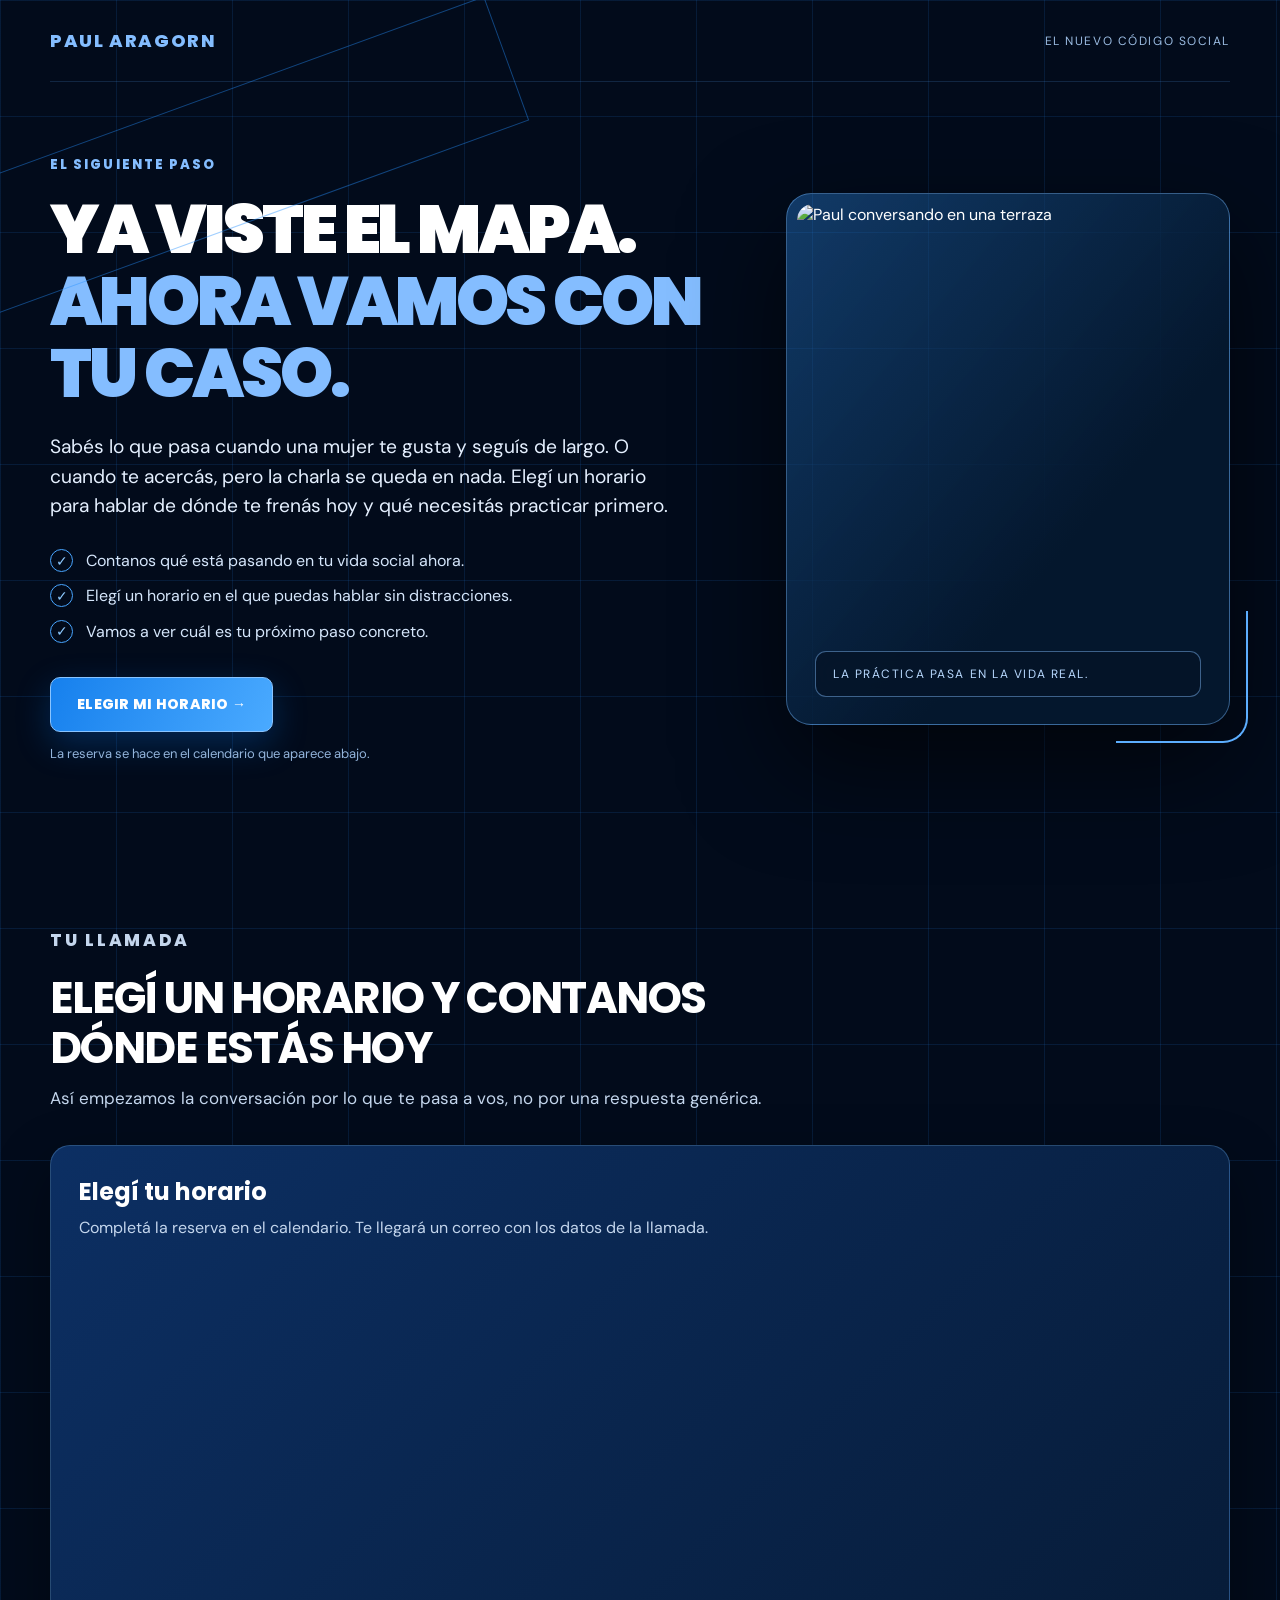
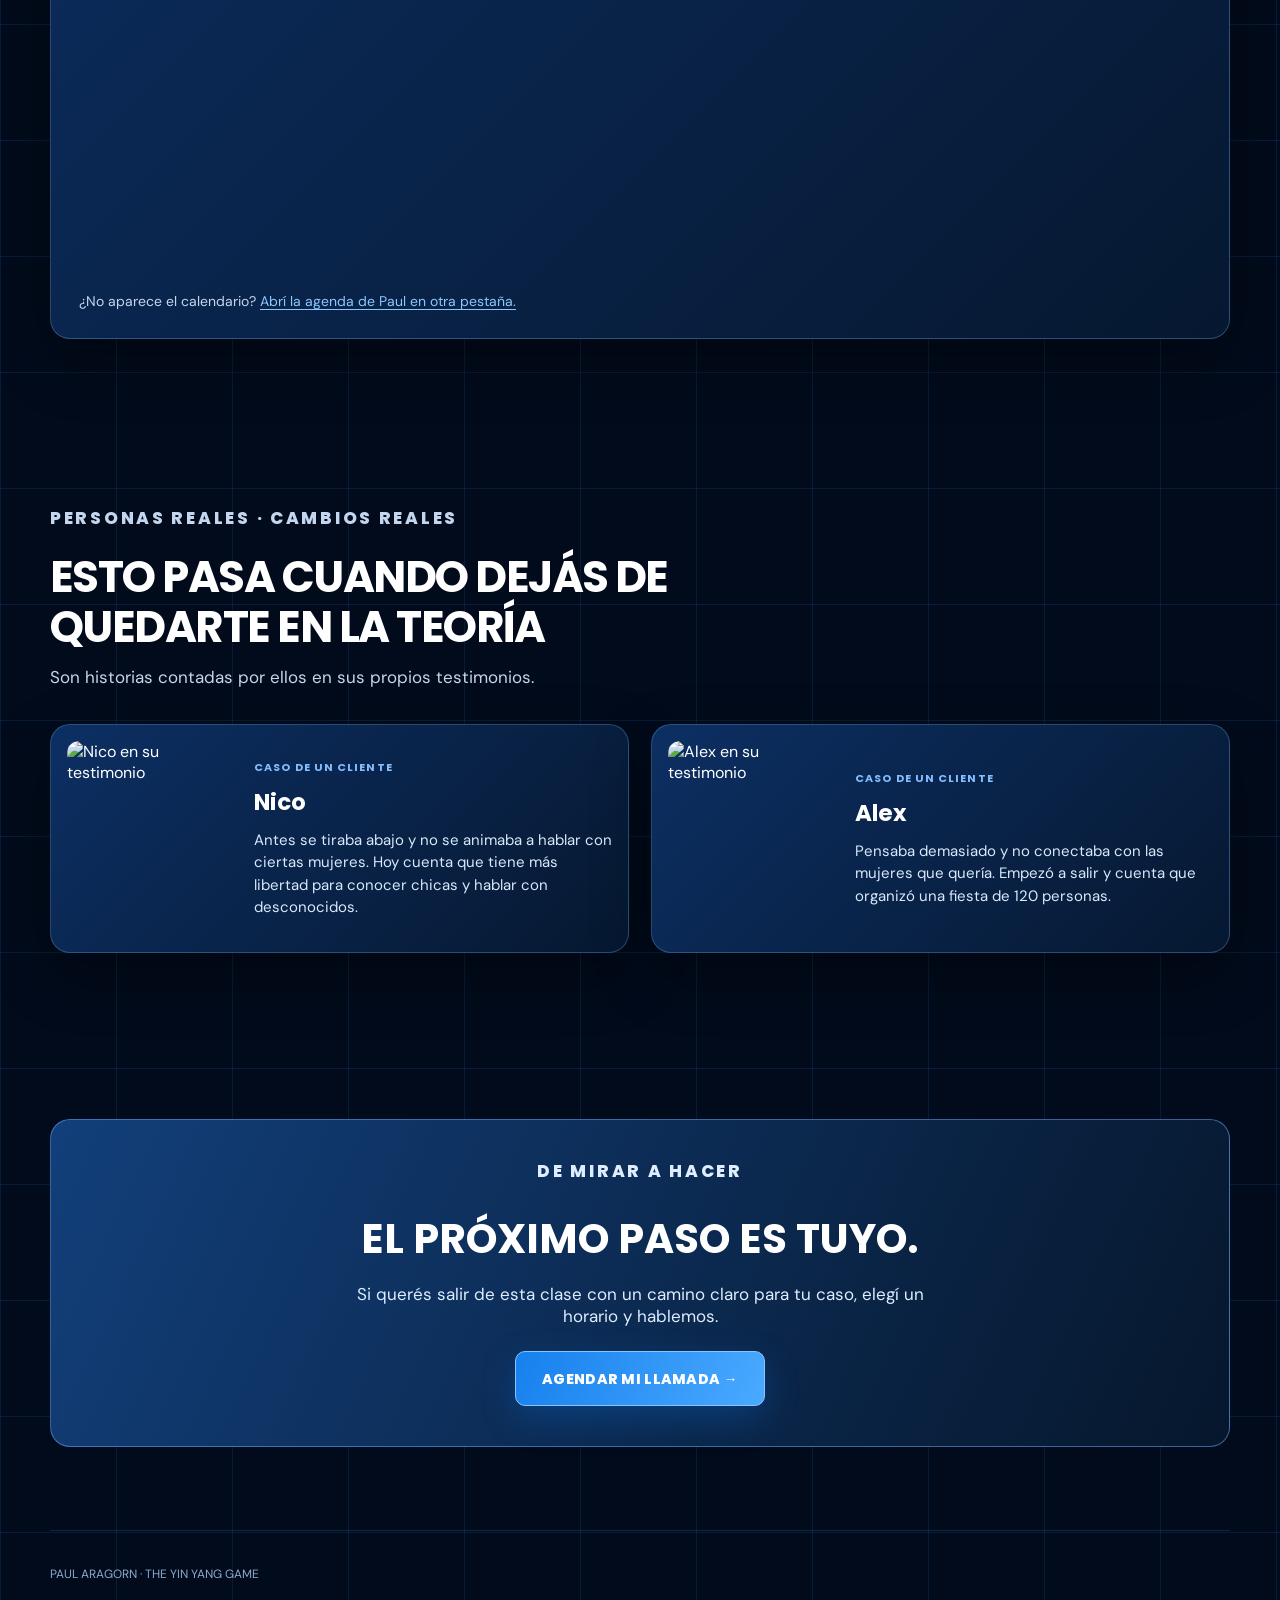
==== index.html @ 718f7911 "Point webinar agenda to dedicated iClosed event" ====
<!doctype html>
<html lang="es-AR">
<head><meta charset="utf-8"><meta name="viewport" content="width=device-width, initial-scale=1"><title>Agendá tu llamada | Paul Aragorn</title><meta name="description" content="Elegí un horario para hablar sobre tu situación después de la clase de Paul Aragorn."><link rel="stylesheet" href="./styles.css"></head>
<body><div class="page grid">
  <header class="top shell"><a class="brand" href="#inicio">PAUL ARAGORN</a><span class="top-note">El nuevo código social</span></header>
  <main id="inicio">
    <section class="hero shell"><div class="hero-grid">
      <div><p class="eyebrow">El siguiente paso</p><h1>YA VISTE EL MAPA.<br><span class="accent">AHORA VAMOS CON TU CASO.</span></h1><p class="lead">Sabés lo que pasa cuando una mujer te gusta y seguís de largo. O cuando te acercás, pero la charla se queda en nada. Elegí un horario para hablar de dónde te frenás hoy y qué necesitás practicar primero.</p><ul class="hero-list"><li><span class="tick">✓</span>Contanos qué está pasando en tu vida social ahora.</li><li><span class="tick">✓</span>Elegí un horario en el que puedas hablar sin distracciones.</li><li><span class="tick">✓</span>Vamos a ver cuál es tu próximo paso concreto.</li></ul><a class="button" href="#agenda">ELEGIR MI HORARIO →</a><p class="minor">La reserva se hace en el calendario que aparece abajo.</p></div>
      <div class="photo-wrap"><img src="https://assets.cdn.filesafe.space/DLOXYP9AL5wi0ZFnHXIV/media/6ae293b8d1d68437cf9537c8.jpg" alt="Paul conversando en una terraza"><div class="photo-caption">La práctica pasa en la vida real.</div></div>
    </div></section>
    <section class="section shell" id="agenda"><div class="section-heading"><p class="eyebrow">Tu llamada</p><h2>ELEGÍ UN HORARIO Y CONTANOS DÓNDE ESTÁS HOY</h2><p>Así empezamos la conversación por lo que te pasa a vos, no por una respuesta genérica.</p></div><div class="card booking"><h2>Elegí tu horario</h2><p>Completá la reserva en el calendario. Te llegará un correo con los datos de la llamada.</p><div class="iclosed-widget" data-url="https://app.iclosed.io/e/yinyang/webinar-paul-09-11-2026-llamada-1-1" title="Llamada 1-1 de Consultoría" style="width:100%;height:620px"></div><p class="calendar-fallback">¿No aparece el calendario? <a href="https://app.iclosed.io/e/yinyang/webinar-paul-09-11-2026-llamada-1-1" target="_blank" rel="noopener noreferrer">Abrí la agenda de Paul en otra pestaña.</a></p></div></section>
    <section class="section shell"><div class="section-heading"><p class="eyebrow">Personas reales · cambios reales</p><h2>ESTO PASA CUANDO DEJÁS DE QUEDARTE EN LA TEORÍA</h2><p>Son historias contadas por ellos en sus propios testimonios.</p></div><div class="testimonials"><article class="card testimony"><img src="https://assets.cdn.filesafe.space/DLOXYP9AL5wi0ZFnHXIV/media/6ae293b836aa4a07e83b4810.png" alt="Nico en su testimonio"><div><small>Caso de un cliente</small><h3>Nico</h3><p>Antes se tiraba abajo y no se animaba a hablar con ciertas mujeres. Hoy cuenta que tiene más libertad para conocer chicas y hablar con desconocidos.</p></div></article><article class="card testimony"><img src="https://assets.cdn.filesafe.space/DLOXYP9AL5wi0ZFnHXIV/media/6ae293b8d1d68437cf9537d2.png" alt="Alex en su testimonio"><div><small>Caso de un cliente</small><h3>Alex</h3><p>Pensaba demasiado y no conectaba con las mujeres que quería. Empezó a salir y cuenta que organizó una fiesta de 120 personas.</p></div></article></div></section>
    <section class="section shell"><div class="closing"><p class="eyebrow">De mirar a hacer</p><h2>EL PRÓXIMO PASO ES TUYO.</h2><p>Si querés salir de esta clase con un camino claro para tu caso, elegí un horario y hablemos.</p><a class="button" href="#agenda">AGENDAR MI LLAMADA →</a></div></section>
  </main><footer class="footer shell">PAUL ARAGORN · THE YIN YANG GAME</footer>
</div><script type="text/javascript" src="https://app.iclosed.io/assets/widget.js" async></script></body></html>
---- styles.css ----
@import url('https://fonts.googleapis.com/css2?family=DM+Sans:wght@400;500;600;700&family=Poppins:wght@500;600;700;800;900&display=swap');

:root{--night:#020b1b;--navy:#07172e;--card:#0a2348;--blue:#308fff;--ice:#84bdff;--white:#fff;--muted:#c4d6ed}
*{box-sizing:border-box}
html{scroll-behavior:smooth}
body{margin:0;background:var(--night);color:var(--white);font-family:'DM Sans',Arial,sans-serif}
a{color:inherit}
.page{min-height:100vh;overflow:hidden;background:radial-gradient(circle at 83% 14%,#10356d 0,transparent 34%),linear-gradient(140deg,#020a18 0%,#061c3c 58%,#020915 100%)}
.grid{background-image:linear-gradient(#268cff20 1px,transparent 1px),linear-gradient(90deg,#268cff20 1px,transparent 1px);background-size:116px 116px}
.shell{width:min(1180px,calc(100% - 40px));margin:auto}
.top{height:82px;display:flex;align-items:center;justify-content:space-between;border-bottom:1px solid #5aa9ff2c;position:relative;z-index:2}
.brand{font:800 18px/1 'Poppins',sans-serif;letter-spacing:.09em;color:var(--ice);text-decoration:none}
.top-note{font-size:12px;letter-spacing:.13em;color:#9bbce2;text-transform:uppercase}
.hero{position:relative;padding:74px 0 82px}
.hero::before{content:'';position:absolute;left:-13vw;top:20px;width:50vw;height:130px;border:1px solid #278fff6e;transform:rotate(-20deg);pointer-events:none}
.hero-grid{display:grid;grid-template-columns:minmax(0,1.2fr) minmax(300px,.8fr);gap:70px;align-items:center}
.eyebrow{font:800 13px/1.4 'Poppins',sans-serif;letter-spacing:.16em;color:var(--ice);text-transform:uppercase;margin:0 0 20px}
h1,h2,h3,p{margin-top:0}
h1,h2,h3{font-family:'Poppins',sans-serif}
h1{font-size:clamp(42px,5.3vw,74px);line-height:1.06;letter-spacing:-.045em;margin-bottom:22px;font-weight:900}
.accent{color:var(--ice)}
.lead{font-size:clamp(17px,1.5vw,21px);line-height:1.55;max-width:620px;color:#e5f0ff;margin-bottom:28px}
.hero-list{display:grid;gap:12px;margin:28px 0 34px;padding:0;list-style:none}
.hero-list li{display:flex;gap:13px;align-items:flex-start;color:#d5e6fb;font-size:16px;line-height:1.45}
.tick{display:inline-grid;place-items:center;width:23px;height:23px;border:1px solid #48a5ff;border-radius:50%;color:#8ecaff;flex:none;font-size:14px}
.button{display:inline-flex;justify-content:center;align-items:center;min-height:55px;padding:0 26px;border:1px solid #89c4ff;background:linear-gradient(115deg,#1680ed,#4aaaff);border-radius:10px;font:800 14px/1 'Poppins',sans-serif;text-decoration:none;letter-spacing:.02em;box-shadow:0 12px 34px #0677ec45;cursor:pointer}
.button:hover{filter:brightness(1.12)}
.button[aria-disabled='true']{opacity:.65;cursor:default}
.minor{font-size:13px;color:#93b4db;margin:13px 0 0}
.photo-wrap{position:relative;min-height:530px;border:1px solid #76baff6e;border-radius:25px;padding:10px;box-shadow:0 40px 100px #0009;background:linear-gradient(130deg,#2c8cec5e,#04172d 65%)}
.photo-wrap::after{content:'';position:absolute;right:-19px;bottom:-19px;width:130px;height:130px;border-right:2px solid #5caeff;border-bottom:2px solid #5caeff;border-radius:0 0 25px 0}
.photo-wrap img{width:100%;height:510px;object-fit:cover;object-position:center 43%;display:block;border-radius:16px;filter:saturate(.95)}
.photo-caption{position:absolute;bottom:27px;left:28px;right:28px;background:#051429d9;backdrop-filter:blur(12px);border:1px solid #80bdff75;padding:14px 17px;border-radius:11px;font-size:12px;letter-spacing:.13em;text-transform:uppercase;color:#b8d9ff}
.section{padding:83px 0}
.section-heading{max-width:750px;margin-bottom:34px}
.section-heading h2{font-size:clamp(30px,3.4vw,48px);line-height:1.15;letter-spacing:-.035em;margin-bottom:12px}
.section-heading p{color:var(--muted);font-size:17px;line-height:1.55}
.card{border:1px solid #548bc16b;background:linear-gradient(135deg,#0c2f63,#061830);border-radius:20px;box-shadow:0 22px 60px #0005}
.booking{padding:28px;min-height:440px}
.booking h2{font-size:24px;margin-bottom:8px}
.booking p{color:var(--muted)}
.booking .calendar-fallback{margin:18px 0 0;font-size:14px}
.calendar-fallback a{color:#8bc7ff;text-decoration:underline;text-underline-offset:3px}
.calendar-placeholder{display:grid;place-items:center;min-height:345px;border:1px dashed #79b6ed9c;border-radius:13px;color:#a9cefb;text-align:center;padding:24px}
.calendar-placeholder strong{display:block;color:white;font:800 22px 'Poppins',sans-serif;margin-bottom:10px}
.testimonials{display:grid;grid-template-columns:1fr 1fr;gap:22px}
.testimony{display:grid;grid-template-columns:165px 1fr;gap:22px;align-items:center;padding:16px}
.testimony img{width:165px;height:195px;object-fit:cover;border-radius:12px}
.testimony h3{font-size:23px;margin:0 0 10px}
.testimony p{font-size:15px;line-height:1.5;color:#d9e9fb;margin:0}
.testimony small{display:block;color:var(--ice);font:700 11px 'Poppins',sans-serif;text-transform:uppercase;letter-spacing:.1em;margin-bottom:9px}
.closing{padding:40px;border:1px solid #6faeff7d;border-radius:20px;background:linear-gradient(115deg,#123f7a,#06172c);text-align:center}
.closing h2{font-size:clamp(28px,3.2vw,42px);margin-bottom:14px}
.closing p{color:#deedff;font-size:17px;max-width:610px;margin:0 auto 24px}
.footer{padding:35px 0 50px;color:#8ba9ce;font-size:12px;border-top:1px solid #5aa9ff2c}
.thanks-hero{padding:90px 0 70px;text-align:center}
.success-icon{width:75px;height:75px;border:1px solid #7ec0ff;border-radius:50%;display:grid;place-items:center;margin:0 auto 25px;color:#9bd0ff;font-size:36px;box-shadow:0 0 35px #278fff61}
.thanks-hero h1{max-width:900px;margin:0 auto 24px}
.thanks-hero .lead{margin:0 auto 30px}
.steps{display:grid;grid-template-columns:repeat(3,1fr);gap:18px}
.step{padding:28px}
.step span{display:block;font:800 28px 'Poppins',sans-serif;color:#5badff;margin-bottom:12px}
.step h3{font-size:20px;line-height:1.25;margin-bottom:10px}
.step p{font-size:15px;color:var(--muted);line-height:1.5;margin:0}
.question{max-width:780px;margin:68px auto 0;padding:28px;text-align:center}
.question h2{font-size:26px;margin-bottom:10px}
.question p{color:var(--muted);margin-bottom:0;line-height:1.5}
@media(max-width:820px){.hero-grid{grid-template-columns:1fr;gap:38px}.hero{padding:50px 0 60px}.photo-wrap{min-height:0;max-width:520px;margin:auto}.photo-wrap img{height:430px}.testimonials{grid-template-columns:1fr}.steps{grid-template-columns:1fr}.top-note{display:none}}
@media(max-width:520px){.shell{width:min(100% - 28px,1180px)}.top{height:68px}.brand{font-size:15px}.hero{padding:38px 0 55px}.lead{font-size:17px}.photo-wrap img{height:355px}.photo-caption{left:20px;right:20px}.section{padding:56px 0}.booking{padding:20px;min-height:0}.testimony{grid-template-columns:115px 1fr;gap:14px;padding:12px}.testimony img{width:115px;height:155px}.testimony h3{font-size:19px}.testimony p{font-size:13px}.closing{padding:30px 18px}.thanks-hero{padding:64px 0 54px}.step{padding:23px}}
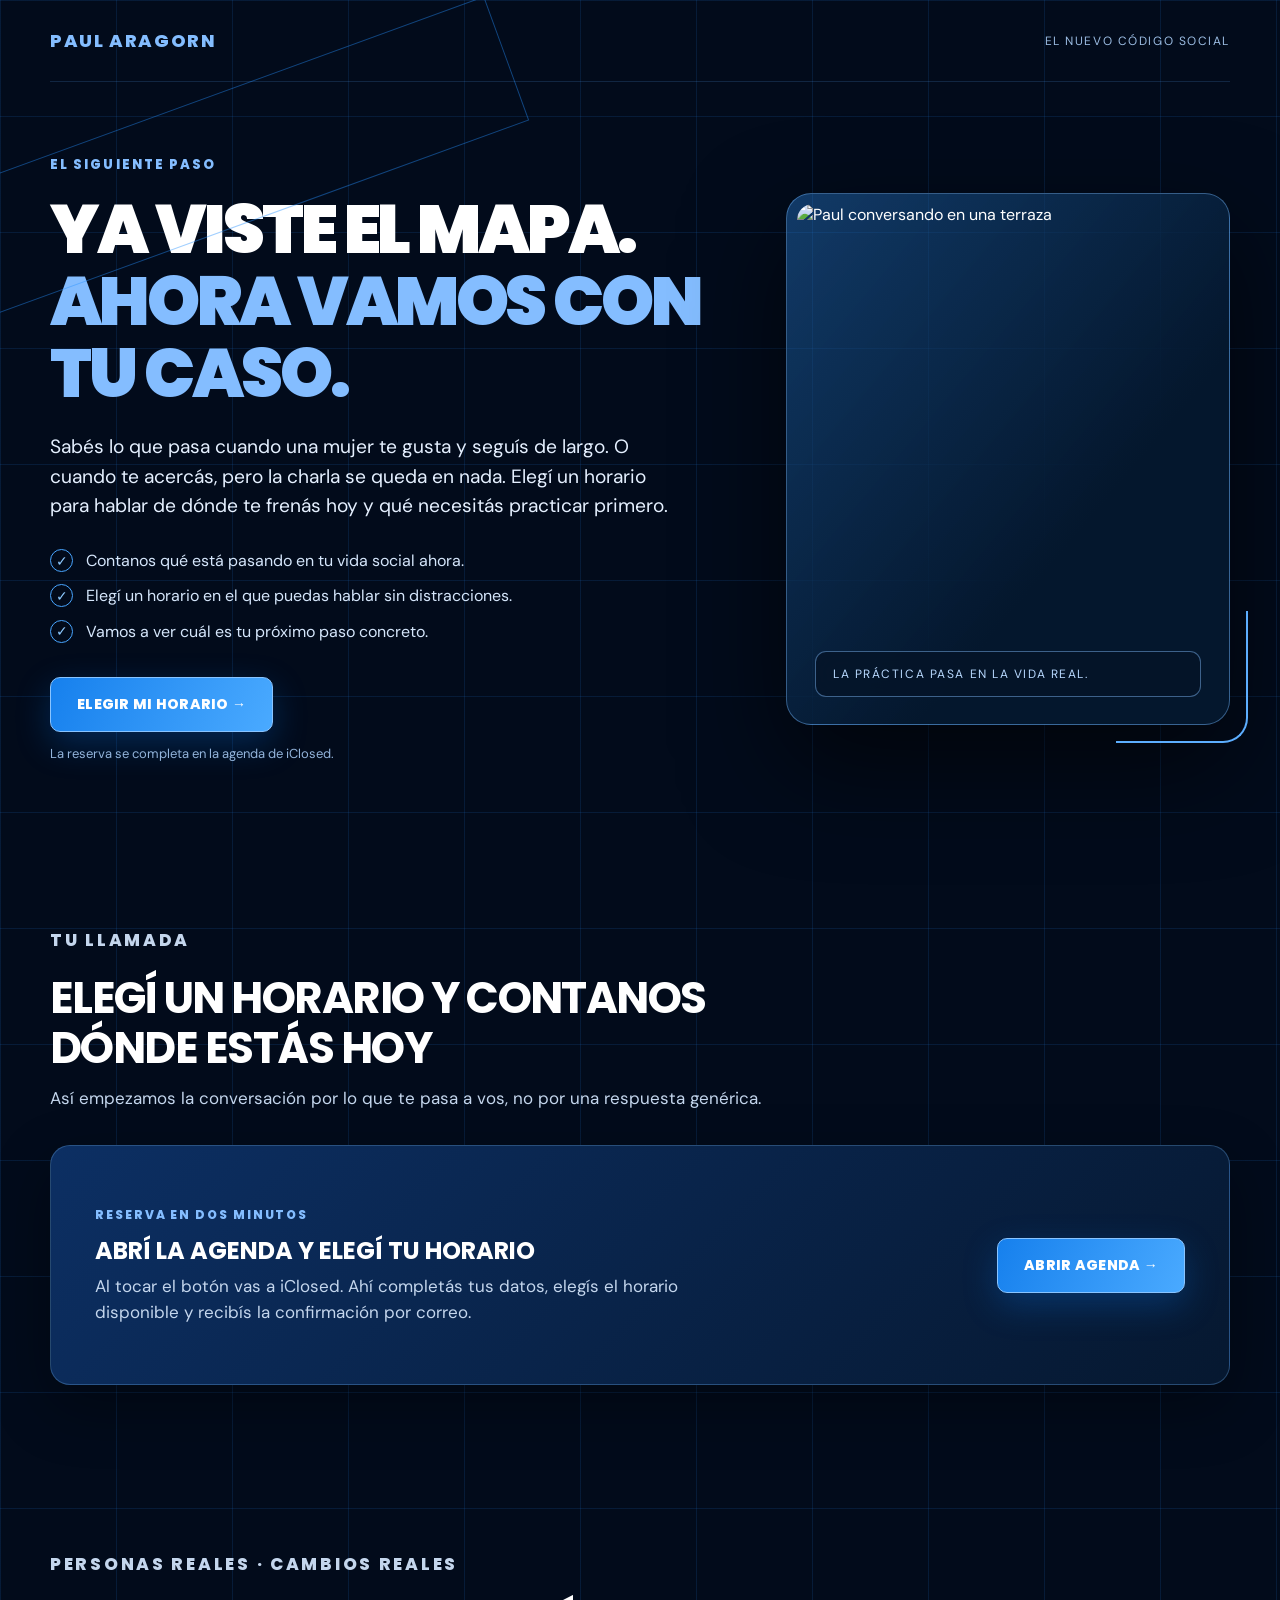
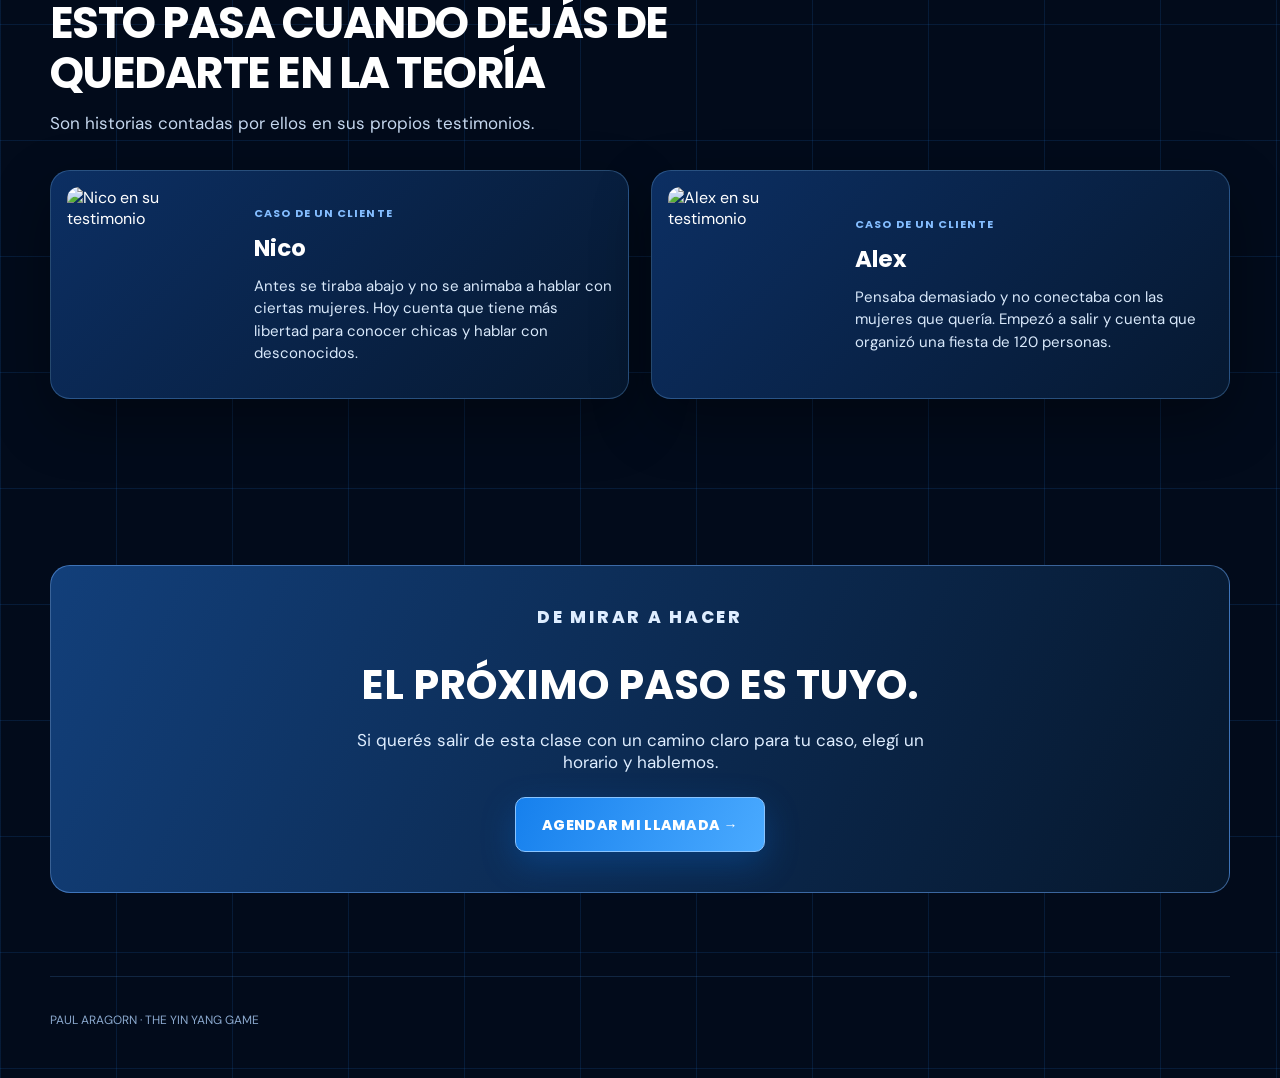
==== commit 84a3f3e8: "Use direct iClosed booking link after embed check" ====
--- a/index.html
+++ b/index.html
@@ -5,13 +5,13 @@
   <header class="top shell"><a class="brand" href="#inicio">PAUL ARAGORN</a><span class="top-note">El nuevo código social</span></header>
   <main id="inicio">
     <section class="hero shell"><div class="hero-grid">
-      <div><p class="eyebrow">El siguiente paso</p><h1>YA VISTE EL MAPA.<br><span class="accent">AHORA VAMOS CON TU CASO.</span></h1><p class="lead">Sabés lo que pasa cuando una mujer te gusta y seguís de largo. O cuando te acercás, pero la charla se queda en nada. Elegí un horario para hablar de dónde te frenás hoy y qué necesitás practicar primero.</p><ul class="hero-list"><li><span class="tick">✓</span>Contanos qué está pasando en tu vida social ahora.</li><li><span class="tick">✓</span>Elegí un horario en el que puedas hablar sin distracciones.</li><li><span class="tick">✓</span>Vamos a ver cuál es tu próximo paso concreto.</li></ul><a class="button" href="#agenda">ELEGIR MI HORARIO →</a><p class="minor">La reserva se hace en el calendario que aparece abajo.</p></div>
+      <div><p class="eyebrow">El siguiente paso</p><h1>YA VISTE EL MAPA.<br><span class="accent">AHORA VAMOS CON TU CASO.</span></h1><p class="lead">Sabés lo que pasa cuando una mujer te gusta y seguís de largo. O cuando te acercás, pero la charla se queda en nada. Elegí un horario para hablar de dónde te frenás hoy y qué necesitás practicar primero.</p><ul class="hero-list"><li><span class="tick">✓</span>Contanos qué está pasando en tu vida social ahora.</li><li><span class="tick">✓</span>Elegí un horario en el que puedas hablar sin distracciones.</li><li><span class="tick">✓</span>Vamos a ver cuál es tu próximo paso concreto.</li></ul><a class="button" href="#agenda">ELEGIR MI HORARIO →</a><p class="minor">La reserva se completa en la agenda de iClosed.</p></div>
       <div class="photo-wrap"><img src="https://assets.cdn.filesafe.space/DLOXYP9AL5wi0ZFnHXIV/media/6ae293b8d1d68437cf9537c8.jpg" alt="Paul conversando en una terraza"><div class="photo-caption">La práctica pasa en la vida real.</div></div>
     </div></section>
-    <section class="section shell" id="agenda"><div class="section-heading"><p class="eyebrow">Tu llamada</p><h2>ELEGÍ UN HORARIO Y CONTANOS DÓNDE ESTÁS HOY</h2><p>Así empezamos la conversación por lo que te pasa a vos, no por una respuesta genérica.</p></div><div class="card booking"><h2>Elegí tu horario</h2><p>Completá la reserva en el calendario. Te llegará un correo con los datos de la llamada.</p><div class="iclosed-widget" data-url="https://app.iclosed.io/e/yinyang/webinar-paul-09-11-2026-llamada-1-1" title="Llamada 1-1 de Consultoría" style="width:100%;height:620px"></div><p class="calendar-fallback">¿No aparece el calendario? <a href="https://app.iclosed.io/e/yinyang/webinar-paul-09-11-2026-llamada-1-1" target="_blank" rel="noopener noreferrer">Abrí la agenda de Paul en otra pestaña.</a></p></div></section>
+    <section class="section shell" id="agenda"><div class="section-heading"><p class="eyebrow">Tu llamada</p><h2>ELEGÍ UN HORARIO Y CONTANOS DÓNDE ESTÁS HOY</h2><p>Así empezamos la conversación por lo que te pasa a vos, no por una respuesta genérica.</p></div><div class="card booking booking-direct"><div><p class="eyebrow">Reserva en dos minutos</p><h2>ABRÍ LA AGENDA Y ELEGÍ TU HORARIO</h2><p>Al tocar el botón vas a iClosed. Ahí completás tus datos, elegís el horario disponible y recibís la confirmación por correo.</p></div><a class="button" href="https://app.iclosed.io/e/yinyang/webinar-paul-09-11-2026-llamada-1-1">ABRIR AGENDA →</a></div></section>
     <section class="section shell"><div class="section-heading"><p class="eyebrow">Personas reales · cambios reales</p><h2>ESTO PASA CUANDO DEJÁS DE QUEDARTE EN LA TEORÍA</h2><p>Son historias contadas por ellos en sus propios testimonios.</p></div><div class="testimonials"><article class="card testimony"><img src="https://assets.cdn.filesafe.space/DLOXYP9AL5wi0ZFnHXIV/media/6ae293b836aa4a07e83b4810.png" alt="Nico en su testimonio"><div><small>Caso de un cliente</small><h3>Nico</h3><p>Antes se tiraba abajo y no se animaba a hablar con ciertas mujeres. Hoy cuenta que tiene más libertad para conocer chicas y hablar con desconocidos.</p></div></article><article class="card testimony"><img src="https://assets.cdn.filesafe.space/DLOXYP9AL5wi0ZFnHXIV/media/6ae293b8d1d68437cf9537d2.png" alt="Alex en su testimonio"><div><small>Caso de un cliente</small><h3>Alex</h3><p>Pensaba demasiado y no conectaba con las mujeres que quería. Empezó a salir y cuenta que organizó una fiesta de 120 personas.</p></div></article></div></section>
     <section class="section shell"><div class="closing"><p class="eyebrow">De mirar a hacer</p><h2>EL PRÓXIMO PASO ES TUYO.</h2><p>Si querés salir de esta clase con un camino claro para tu caso, elegí un horario y hablemos.</p><a class="button" href="#agenda">AGENDAR MI LLAMADA →</a></div></section>
   </main><footer class="footer shell">PAUL ARAGORN · THE YIN YANG GAME</footer>
-</div><script type="text/javascript" src="https://app.iclosed.io/assets/widget.js" async></script></body></html>
+</div></body></html>
 
 
--- a/styles.css
+++ b/styles.css
@@ -37,6 +37,12 @@
 .section-heading p{color:var(--muted);font-size:17px;line-height:1.55}
 .card{border:1px solid #548bc16b;background:linear-gradient(135deg,#0c2f63,#061830);border-radius:20px;box-shadow:0 22px 60px #0005}
 .booking{padding:28px;min-height:440px}
+.booking-direct{min-height:240px;display:flex;align-items:center;justify-content:space-between;gap:36px;padding:38px 44px}
+.booking-direct>div{max-width:660px}
+.booking-direct h2{font-size:clamp(25px,2.7vw,35px);line-height:1.15}
+.booking-direct p{font-size:17px;line-height:1.55;margin:0}
+.booking-direct .eyebrow{font-size:12px;margin-bottom:13px;color:var(--ice)}
+.booking-direct .button{flex:none}
 .booking h2{font-size:24px;margin-bottom:8px}
 .booking p{color:var(--muted)}
 .booking .calendar-fallback{margin:18px 0 0;font-size:14px}
@@ -65,5 +71,5 @@
 .question{max-width:780px;margin:68px auto 0;padding:28px;text-align:center}
 .question h2{font-size:26px;margin-bottom:10px}
 .question p{color:var(--muted);margin-bottom:0;line-height:1.5}
-@media(max-width:820px){.hero-grid{grid-template-columns:1fr;gap:38px}.hero{padding:50px 0 60px}.photo-wrap{min-height:0;max-width:520px;margin:auto}.photo-wrap img{height:430px}.testimonials{grid-template-columns:1fr}.steps{grid-template-columns:1fr}.top-note{display:none}}
+@media(max-width:820px){.hero-grid{grid-template-columns:1fr;gap:38px}.hero{padding:50px 0 60px}.photo-wrap{min-height:0;max-width:520px;margin:auto}.photo-wrap img{height:430px}.booking-direct{display:block}.booking-direct .button{margin-top:22px}.testimonials{grid-template-columns:1fr}.steps{grid-template-columns:1fr}.top-note{display:none}}
 @media(max-width:520px){.shell{width:min(100% - 28px,1180px)}.top{height:68px}.brand{font-size:15px}.hero{padding:38px 0 55px}.lead{font-size:17px}.photo-wrap img{height:355px}.photo-caption{left:20px;right:20px}.section{padding:56px 0}.booking{padding:20px;min-height:0}.testimony{grid-template-columns:115px 1fr;gap:14px;padding:12px}.testimony img{width:115px;height:155px}.testimony h3{font-size:19px}.testimony p{font-size:13px}.closing{padding:30px 18px}.thanks-hero{padding:64px 0 54px}.step{padding:23px}}
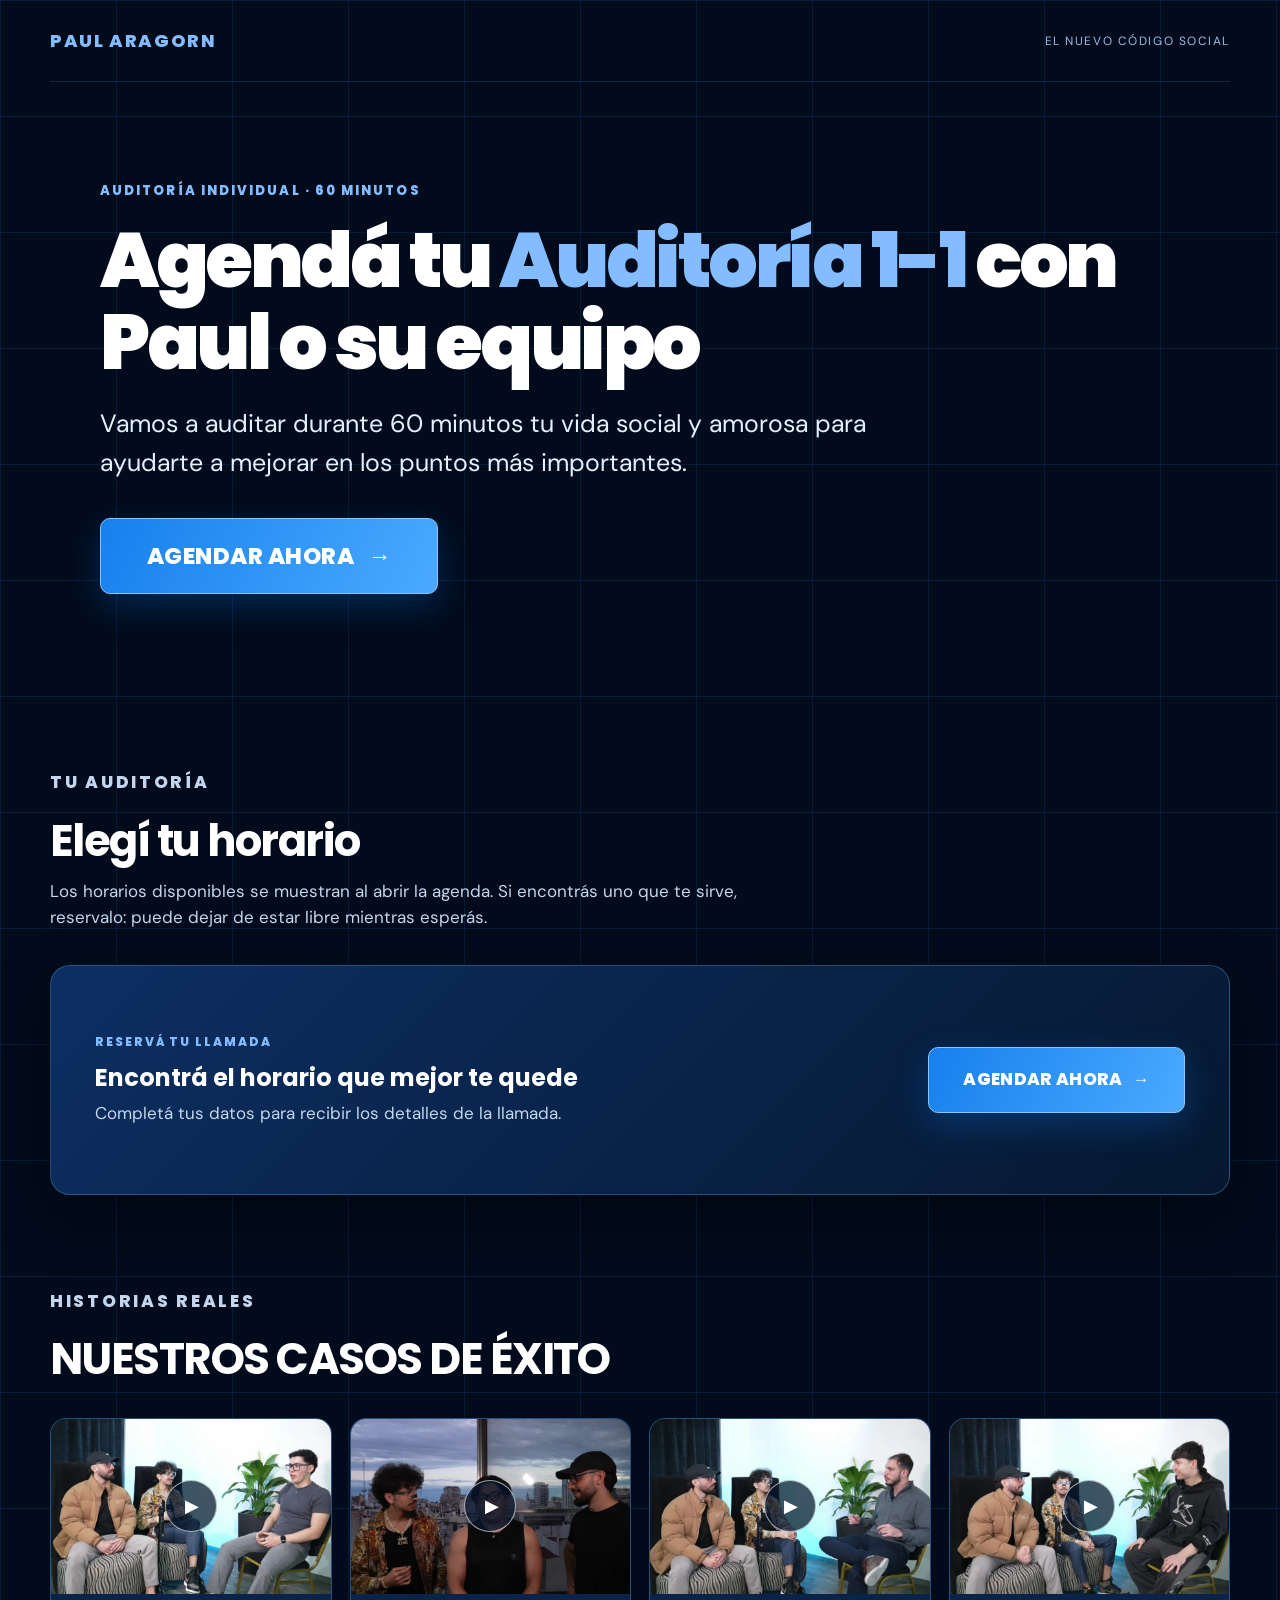
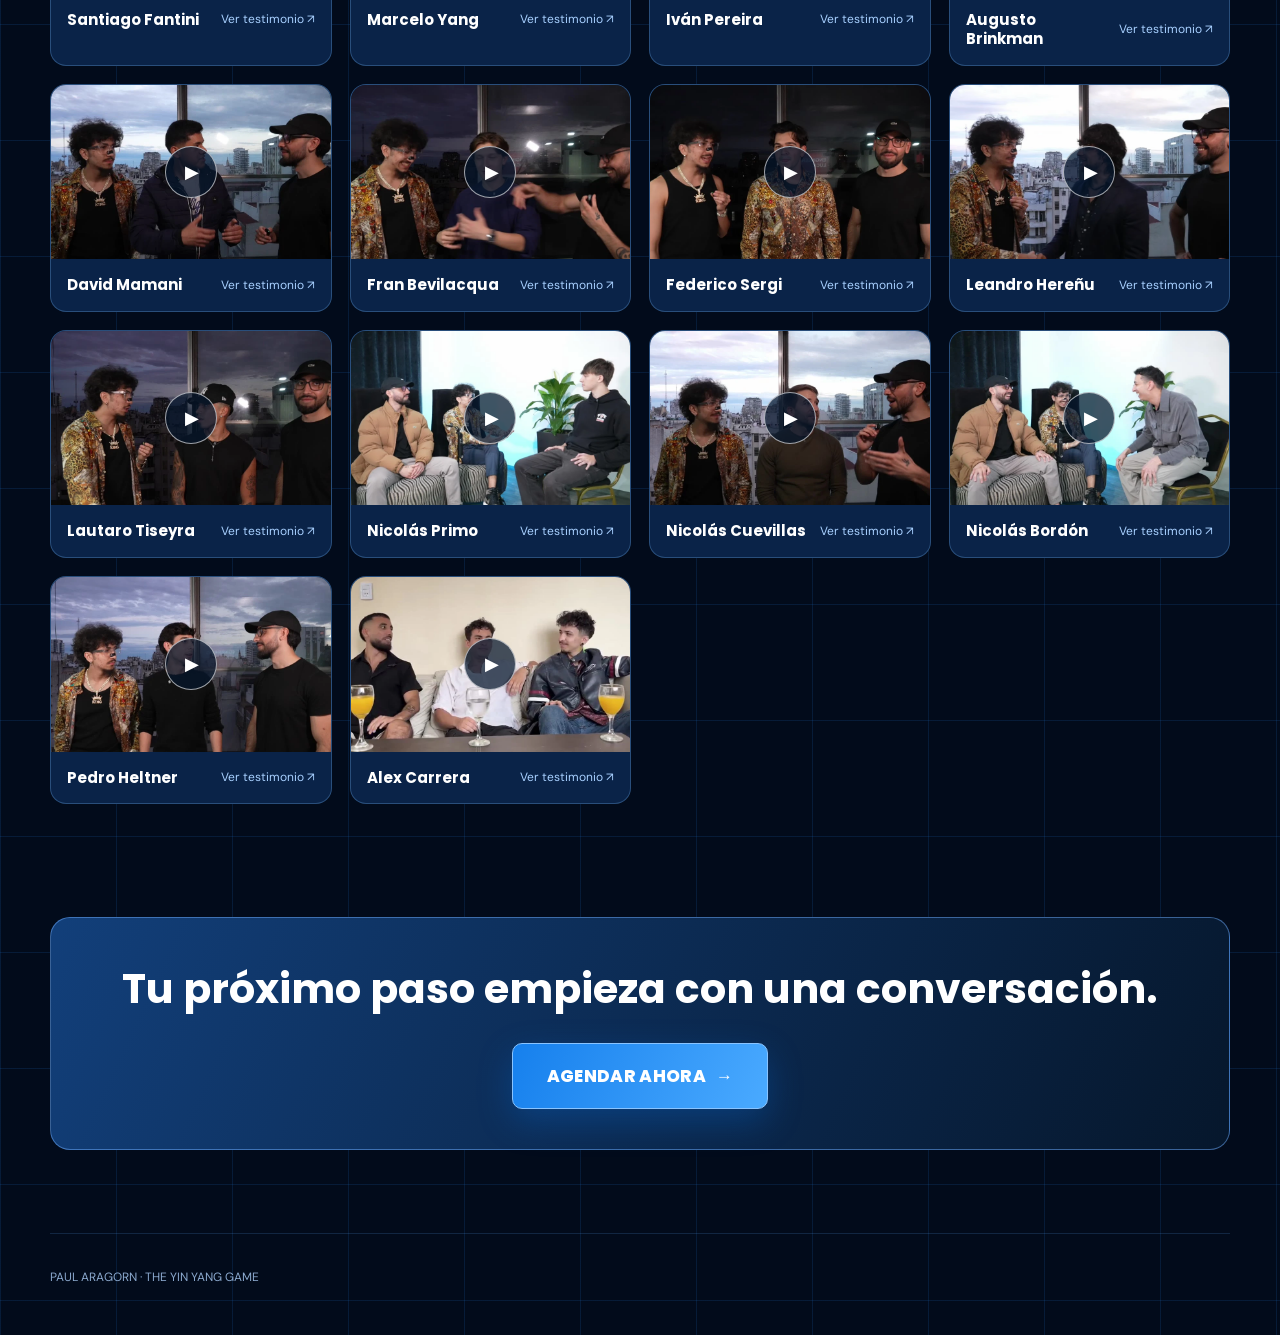
==== commit 61d2cbee: "Update audit booking landing and testimonial grid" ====
--- a/index.html
+++ b/index.html
@@ -1,17 +1,67 @@
 <!doctype html>
 <html lang="es-AR">
-<head><meta charset="utf-8"><meta name="viewport" content="width=device-width, initial-scale=1"><title>Agendá tu llamada | Paul Aragorn</title><meta name="description" content="Elegí un horario para hablar sobre tu situación después de la clase de Paul Aragorn."><link rel="stylesheet" href="./styles.css"></head>
-<body><div class="page grid">
-  <header class="top shell"><a class="brand" href="#inicio">PAUL ARAGORN</a><span class="top-note">El nuevo código social</span></header>
-  <main id="inicio">
-    <section class="hero shell"><div class="hero-grid">
-      <div><p class="eyebrow">El siguiente paso</p><h1>YA VISTE EL MAPA.<br><span class="accent">AHORA VAMOS CON TU CASO.</span></h1><p class="lead">Sabés lo que pasa cuando una mujer te gusta y seguís de largo. O cuando te acercás, pero la charla se queda en nada. Elegí un horario para hablar de dónde te frenás hoy y qué necesitás practicar primero.</p><ul class="hero-list"><li><span class="tick">✓</span>Contanos qué está pasando en tu vida social ahora.</li><li><span class="tick">✓</span>Elegí un horario en el que puedas hablar sin distracciones.</li><li><span class="tick">✓</span>Vamos a ver cuál es tu próximo paso concreto.</li></ul><a class="button" href="#agenda">ELEGIR MI HORARIO →</a><p class="minor">La reserva se completa en la agenda de iClosed.</p></div>
-      <div class="photo-wrap"><img src="https://assets.cdn.filesafe.space/DLOXYP9AL5wi0ZFnHXIV/media/6ae293b8d1d68437cf9537c8.jpg" alt="Paul conversando en una terraza"><div class="photo-caption">La práctica pasa en la vida real.</div></div>
-    </div></section>
-    <section class="section shell" id="agenda"><div class="section-heading"><p class="eyebrow">Tu llamada</p><h2>ELEGÍ UN HORARIO Y CONTANOS DÓNDE ESTÁS HOY</h2><p>Así empezamos la conversación por lo que te pasa a vos, no por una respuesta genérica.</p></div><div class="card booking booking-direct"><div><p class="eyebrow">Reserva en dos minutos</p><h2>ABRÍ LA AGENDA Y ELEGÍ TU HORARIO</h2><p>Al tocar el botón vas a iClosed. Ahí completás tus datos, elegís el horario disponible y recibís la confirmación por correo.</p></div><a class="button" href="https://app.iclosed.io/e/yinyang/webinar-paul-09-11-2026-llamada-1-1">ABRIR AGENDA →</a></div></section>
-    <section class="section shell"><div class="section-heading"><p class="eyebrow">Personas reales · cambios reales</p><h2>ESTO PASA CUANDO DEJÁS DE QUEDARTE EN LA TEORÍA</h2><p>Son historias contadas por ellos en sus propios testimonios.</p></div><div class="testimonials"><article class="card testimony"><img src="https://assets.cdn.filesafe.space/DLOXYP9AL5wi0ZFnHXIV/media/6ae293b836aa4a07e83b4810.png" alt="Nico en su testimonio"><div><small>Caso de un cliente</small><h3>Nico</h3><p>Antes se tiraba abajo y no se animaba a hablar con ciertas mujeres. Hoy cuenta que tiene más libertad para conocer chicas y hablar con desconocidos.</p></div></article><article class="card testimony"><img src="https://assets.cdn.filesafe.space/DLOXYP9AL5wi0ZFnHXIV/media/6ae293b8d1d68437cf9537d2.png" alt="Alex en su testimonio"><div><small>Caso de un cliente</small><h3>Alex</h3><p>Pensaba demasiado y no conectaba con las mujeres que quería. Empezó a salir y cuenta que organizó una fiesta de 120 personas.</p></div></article></div></section>
-    <section class="section shell"><div class="closing"><p class="eyebrow">De mirar a hacer</p><h2>EL PRÓXIMO PASO ES TUYO.</h2><p>Si querés salir de esta clase con un camino claro para tu caso, elegí un horario y hablemos.</p><a class="button" href="#agenda">AGENDAR MI LLAMADA →</a></div></section>
-  </main><footer class="footer shell">PAUL ARAGORN · THE YIN YANG GAME</footer>
-</div></body></html>
-
-
+<head>
+  <meta charset="utf-8">
+  <meta name="viewport" content="width=device-width, initial-scale=1">
+  <title>Agendá tu Auditoría 1-1 | Paul Aragorn</title>
+  <meta name="description" content="Agendá una auditoría de 60 minutos sobre tu vida social y amorosa con Paul Aragorn o su equipo.">
+  <link rel="stylesheet" href="./styles.css">
+</head>
+<body>
+  <div class="page grid">
+    <header class="top shell"><a class="brand" href="#inicio">PAUL ARAGORN</a><span class="top-note">El nuevo código social</span></header>
+    <main id="inicio">
+      <section class="hero shell" aria-labelledby="titulo">
+        <p class="eyebrow">Auditoría individual · 60 minutos</p>
+        <h1 id="titulo">Agendá tu <span class="accent">Auditoría 1-1</span> con Paul o su equipo</h1>
+        <p class="lead">Vamos a auditar durante 60 minutos tu vida social y amorosa para ayudarte a mejorar en los puntos más importantes.</p>
+        <a class="button button-giant" href="#agenda">AGENDAR AHORA <span aria-hidden="true">→</span></a>
+      </section>
+
+      <section class="section shell" id="agenda" aria-labelledby="agenda-titulo">
+        <div class="section-heading">
+          <p class="eyebrow">Tu auditoría</p>
+          <h2 id="agenda-titulo">Elegí tu horario</h2>
+          <p>Los horarios disponibles se muestran al abrir la agenda. Si encontrás uno que te sirve, reservalo: puede dejar de estar libre mientras esperás.</p>
+        </div>
+        <div class="card booking booking-direct">
+          <div>
+            <p class="eyebrow">Reservá tu llamada</p>
+            <h2>Encontrá el horario que mejor te quede</h2>
+            <p>Completá tus datos para recibir los detalles de la llamada.</p>
+          </div>
+          <a class="button button-large" href="https://app.iclosed.io/e/yinyang/webinar-paul-09-11-2026-llamada-1-1">AGENDAR AHORA <span aria-hidden="true">→</span></a>
+        </div>
+      </section>
+
+      <section class="section shell cases-section" aria-labelledby="casos-titulo">
+        <div class="section-heading"><p class="eyebrow">Historias reales</p><h2 id="casos-titulo">NUESTROS CASOS DE ÉXITO</h2></div>
+        <div class="cases-grid">
+          <a class="case-card" href="https://assets.cdn.filesafe.space/yW5oWGu1V2NnrRlm9ir7/media/6ace9a8aa93224e58d163c82.mp4" target="_blank" rel="noopener noreferrer" aria-label="Ver testimonio de Santiago Fantini"><span class="case-image"><img src="./assets/testimonios/santiago-fantini.webp" alt="" loading="eager"><span class="case-play" aria-hidden="true">▶</span></span><span class="case-info"><strong>Santiago Fantini</strong><span>Ver testimonio <span aria-hidden="true">↗</span></span></span></a>
+          <a class="case-card" href="https://assets.cdn.filesafe.space/yW5oWGu1V2NnrRlm9ir7/media/6ace9b37ed5644a05f00d1d6.mp4" target="_blank" rel="noopener noreferrer" aria-label="Ver testimonio de Marcelo Yang"><span class="case-image"><img src="./assets/testimonios/marcelo-yang.webp" alt="" loading="eager"><span class="case-play" aria-hidden="true">▶</span></span><span class="case-info"><strong>Marcelo Yang</strong><span>Ver testimonio <span aria-hidden="true">↗</span></span></span></a>
+          <a class="case-card" href="https://assets.cdn.filesafe.space/yW5oWGu1V2NnrRlm9ir7/media/6ace968f412f76b526b32ab7.mp4" target="_blank" rel="noopener noreferrer" aria-label="Ver testimonio de Iván Pereira"><span class="case-image"><img src="./assets/testimonios/ivan-pereira.webp" alt="" loading="eager"><span class="case-play" aria-hidden="true">▶</span></span><span class="case-info"><strong>Iván Pereira</strong><span>Ver testimonio <span aria-hidden="true">↗</span></span></span></a>
+          <a class="case-card" href="https://assets.cdn.filesafe.space/yW5oWGu1V2NnrRlm9ir7/media/6ace9a6f3cdaab44656f1672.mp4" target="_blank" rel="noopener noreferrer" aria-label="Ver testimonio de Augusto Brinkman"><span class="case-image"><img src="./assets/testimonios/augusto-brinkman.webp" alt="" loading="eager"><span class="case-play" aria-hidden="true">▶</span></span><span class="case-info"><strong>Augusto Brinkman</strong><span>Ver testimonio <span aria-hidden="true">↗</span></span></span></a>
+          <a class="case-card" href="https://assets.cdn.filesafe.space/yW5oWGu1V2NnrRlm9ir7/media/6ace9a6f3cdaab44656f168a.mp4" target="_blank" rel="noopener noreferrer" aria-label="Ver testimonio de David Mamani"><span class="case-image"><img src="./assets/testimonios/david-mamani.webp" alt="" loading="eager"><span class="case-play" aria-hidden="true">▶</span></span><span class="case-info"><strong>David Mamani</strong><span>Ver testimonio <span aria-hidden="true">↗</span></span></span></a>
+          <a class="case-card" href="https://assets.cdn.filesafe.space/yW5oWGu1V2NnrRlm9ir7/media/6ace968fa93224e58d15cff9.mp4" target="_blank" rel="noopener noreferrer" aria-label="Ver testimonio de Fran Bevilacqua"><span class="case-image"><img src="./assets/testimonios/fran-bevilacqua.webp" alt="" loading="eager"><span class="case-play" aria-hidden="true">▶</span></span><span class="case-info"><strong>Fran Bevilacqua</strong><span>Ver testimonio <span aria-hidden="true">↗</span></span></span></a>
+          <a class="case-card" href="https://assets.cdn.filesafe.space/yW5oWGu1V2NnrRlm9ir7/media/6ace9cd6a93224e58d168078.mp4" target="_blank" rel="noopener noreferrer" aria-label="Ver testimonio de Federico Sergi"><span class="case-image"><img src="./assets/testimonios/federico-sergi.webp" alt="" loading="eager"><span class="case-play" aria-hidden="true">▶</span></span><span class="case-info"><strong>Federico Sergi</strong><span>Ver testimonio <span aria-hidden="true">↗</span></span></span></a>
+          <a class="case-card" href="https://assets.cdn.filesafe.space/yW5oWGu1V2NnrRlm9ir7/media/6ace968fa7201e602b5fd74f.mp4" target="_blank" rel="noopener noreferrer" aria-label="Ver testimonio de Leandro Hereñu"><span class="case-image"><img src="./assets/testimonios/leandro-herenu.webp" alt="" loading="eager"><span class="case-play" aria-hidden="true">▶</span></span><span class="case-info"><strong>Leandro Hereñu</strong><span>Ver testimonio <span aria-hidden="true">↗</span></span></span></a>
+          <a class="case-card" href="https://assets.cdn.filesafe.space/yW5oWGu1V2NnrRlm9ir7/media/6ace968f883b04e61936cfe9.mp4" target="_blank" rel="noopener noreferrer" aria-label="Ver testimonio de Lautaro Tiseyra"><span class="case-image"><img src="./assets/testimonios/lautaro-tiseyra.webp" alt="" loading="eager"><span class="case-play" aria-hidden="true">▶</span></span><span class="case-info"><strong>Lautaro Tiseyra</strong><span>Ver testimonio <span aria-hidden="true">↗</span></span></span></a>
+          <a class="case-card" href="https://assets.cdn.filesafe.space/yW5oWGu1V2NnrRlm9ir7/media/6ace9a8a04c496731f5dbdda.mp4" target="_blank" rel="noopener noreferrer" aria-label="Ver testimonio de Nicolás Primo"><span class="case-image"><img src="./assets/testimonios/nicolas-primo.webp" alt="" loading="eager"><span class="case-play" aria-hidden="true">▶</span></span><span class="case-info"><strong>Nicolás Primo</strong><span>Ver testimonio <span aria-hidden="true">↗</span></span></span></a>
+          <a class="case-card" href="https://assets.cdn.filesafe.space/yW5oWGu1V2NnrRlm9ir7/media/6ace9a8a883b04e619374049.mp4" target="_blank" rel="noopener noreferrer" aria-label="Ver testimonio de Nicolás Cuevillas"><span class="case-image"><img src="./assets/testimonios/nicolas-cuevillas.webp" alt="" loading="eager"><span class="case-play" aria-hidden="true">▶</span></span><span class="case-info"><strong>Nicolás Cuevillas</strong><span>Ver testimonio <span aria-hidden="true">↗</span></span></span></a>
+          <a class="case-card" href="https://assets.cdn.filesafe.space/yW5oWGu1V2NnrRlm9ir7/media/6ace9b37ed5644a05f00d1d2.mp4" target="_blank" rel="noopener noreferrer" aria-label="Ver testimonio de Nicolás Bordón"><span class="case-image"><img src="./assets/testimonios/nicolas-bordon.webp" alt="" loading="eager"><span class="case-play" aria-hidden="true">▶</span></span><span class="case-info"><strong>Nicolás Bordón</strong><span>Ver testimonio <span aria-hidden="true">↗</span></span></span></a>
+          <a class="case-card" href="https://assets.cdn.filesafe.space/yW5oWGu1V2NnrRlm9ir7/media/6ace9a8bbeb75e26e5b90f41.mp4" target="_blank" rel="noopener noreferrer" aria-label="Ver testimonio de Pedro Heltner"><span class="case-image"><img src="./assets/testimonios/pedro-heltner.webp" alt="" loading="eager"><span class="case-play" aria-hidden="true">▶</span></span><span class="case-info"><strong>Pedro Heltner</strong><span>Ver testimonio <span aria-hidden="true">↗</span></span></span></a>
+          <a class="case-card" href="https://www.youtube.com/watch?v=64qv7ZtJGdQ" target="_blank" rel="noopener noreferrer" aria-label="Ver testimonio de Alex Carrera"><span class="case-image"><img src="./assets/testimonios/alex-carrera.webp" alt="" loading="eager"><span class="case-play" aria-hidden="true">▶</span></span><span class="case-info"><strong>Alex Carrera</strong><span>Ver testimonio <span aria-hidden="true">↗</span></span></span></a>
+        </div>
+      </section>
+
+      <section class="section shell closing-section">
+        <div class="closing">
+          <h2>Tu próximo paso empieza con una conversación.</h2>
+          <a class="button button-large" href="#agenda">AGENDAR AHORA <span aria-hidden="true">→</span></a>
+        </div>
+      </section>
+    </main>
+    <footer class="footer shell">PAUL ARAGORN · THE YIN YANG GAME</footer>
+  </div>
+</body>
+</html>
--- a/styles.css
+++ b/styles.css
@@ -1,75 +1,105 @@
-@import url('https://fonts.googleapis.com/css2?family=DM+Sans:wght@400;500;600;700&family=Poppins:wght@500;600;700;800;900&display=swap');
-
-:root{--night:#020b1b;--navy:#07172e;--card:#0a2348;--blue:#308fff;--ice:#84bdff;--white:#fff;--muted:#c4d6ed}
-*{box-sizing:border-box}
-html{scroll-behavior:smooth}
-body{margin:0;background:var(--night);color:var(--white);font-family:'DM Sans',Arial,sans-serif}
-a{color:inherit}
-.page{min-height:100vh;overflow:hidden;background:radial-gradient(circle at 83% 14%,#10356d 0,transparent 34%),linear-gradient(140deg,#020a18 0%,#061c3c 58%,#020915 100%)}
-.grid{background-image:linear-gradient(#268cff20 1px,transparent 1px),linear-gradient(90deg,#268cff20 1px,transparent 1px);background-size:116px 116px}
-.shell{width:min(1180px,calc(100% - 40px));margin:auto}
-.top{height:82px;display:flex;align-items:center;justify-content:space-between;border-bottom:1px solid #5aa9ff2c;position:relative;z-index:2}
-.brand{font:800 18px/1 'Poppins',sans-serif;letter-spacing:.09em;color:var(--ice);text-decoration:none}
-.top-note{font-size:12px;letter-spacing:.13em;color:#9bbce2;text-transform:uppercase}
-.hero{position:relative;padding:74px 0 82px}
-.hero::before{content:'';position:absolute;left:-13vw;top:20px;width:50vw;height:130px;border:1px solid #278fff6e;transform:rotate(-20deg);pointer-events:none}
-.hero-grid{display:grid;grid-template-columns:minmax(0,1.2fr) minmax(300px,.8fr);gap:70px;align-items:center}
-.eyebrow{font:800 13px/1.4 'Poppins',sans-serif;letter-spacing:.16em;color:var(--ice);text-transform:uppercase;margin:0 0 20px}
-h1,h2,h3,p{margin-top:0}
-h1,h2,h3{font-family:'Poppins',sans-serif}
-h1{font-size:clamp(42px,5.3vw,74px);line-height:1.06;letter-spacing:-.045em;margin-bottom:22px;font-weight:900}
-.accent{color:var(--ice)}
-.lead{font-size:clamp(17px,1.5vw,21px);line-height:1.55;max-width:620px;color:#e5f0ff;margin-bottom:28px}
-.hero-list{display:grid;gap:12px;margin:28px 0 34px;padding:0;list-style:none}
-.hero-list li{display:flex;gap:13px;align-items:flex-start;color:#d5e6fb;font-size:16px;line-height:1.45}
-.tick{display:inline-grid;place-items:center;width:23px;height:23px;border:1px solid #48a5ff;border-radius:50%;color:#8ecaff;flex:none;font-size:14px}
-.button{display:inline-flex;justify-content:center;align-items:center;min-height:55px;padding:0 26px;border:1px solid #89c4ff;background:linear-gradient(115deg,#1680ed,#4aaaff);border-radius:10px;font:800 14px/1 'Poppins',sans-serif;text-decoration:none;letter-spacing:.02em;box-shadow:0 12px 34px #0677ec45;cursor:pointer}
-.button:hover{filter:brightness(1.12)}
-.button[aria-disabled='true']{opacity:.65;cursor:default}
-.minor{font-size:13px;color:#93b4db;margin:13px 0 0}
-.photo-wrap{position:relative;min-height:530px;border:1px solid #76baff6e;border-radius:25px;padding:10px;box-shadow:0 40px 100px #0009;background:linear-gradient(130deg,#2c8cec5e,#04172d 65%)}
-.photo-wrap::after{content:'';position:absolute;right:-19px;bottom:-19px;width:130px;height:130px;border-right:2px solid #5caeff;border-bottom:2px solid #5caeff;border-radius:0 0 25px 0}
-.photo-wrap img{width:100%;height:510px;object-fit:cover;object-position:center 43%;display:block;border-radius:16px;filter:saturate(.95)}
-.photo-caption{position:absolute;bottom:27px;left:28px;right:28px;background:#051429d9;backdrop-filter:blur(12px);border:1px solid #80bdff75;padding:14px 17px;border-radius:11px;font-size:12px;letter-spacing:.13em;text-transform:uppercase;color:#b8d9ff}
-.section{padding:83px 0}
-.section-heading{max-width:750px;margin-bottom:34px}
-.section-heading h2{font-size:clamp(30px,3.4vw,48px);line-height:1.15;letter-spacing:-.035em;margin-bottom:12px}
-.section-heading p{color:var(--muted);font-size:17px;line-height:1.55}
-.card{border:1px solid #548bc16b;background:linear-gradient(135deg,#0c2f63,#061830);border-radius:20px;box-shadow:0 22px 60px #0005}
-.booking{padding:28px;min-height:440px}
-.booking-direct{min-height:240px;display:flex;align-items:center;justify-content:space-between;gap:36px;padding:38px 44px}
-.booking-direct>div{max-width:660px}
-.booking-direct h2{font-size:clamp(25px,2.7vw,35px);line-height:1.15}
-.booking-direct p{font-size:17px;line-height:1.55;margin:0}
-.booking-direct .eyebrow{font-size:12px;margin-bottom:13px;color:var(--ice)}
-.booking-direct .button{flex:none}
-.booking h2{font-size:24px;margin-bottom:8px}
-.booking p{color:var(--muted)}
-.booking .calendar-fallback{margin:18px 0 0;font-size:14px}
-.calendar-fallback a{color:#8bc7ff;text-decoration:underline;text-underline-offset:3px}
-.calendar-placeholder{display:grid;place-items:center;min-height:345px;border:1px dashed #79b6ed9c;border-radius:13px;color:#a9cefb;text-align:center;padding:24px}
-.calendar-placeholder strong{display:block;color:white;font:800 22px 'Poppins',sans-serif;margin-bottom:10px}
-.testimonials{display:grid;grid-template-columns:1fr 1fr;gap:22px}
-.testimony{display:grid;grid-template-columns:165px 1fr;gap:22px;align-items:center;padding:16px}
-.testimony img{width:165px;height:195px;object-fit:cover;border-radius:12px}
-.testimony h3{font-size:23px;margin:0 0 10px}
-.testimony p{font-size:15px;line-height:1.5;color:#d9e9fb;margin:0}
-.testimony small{display:block;color:var(--ice);font:700 11px 'Poppins',sans-serif;text-transform:uppercase;letter-spacing:.1em;margin-bottom:9px}
-.closing{padding:40px;border:1px solid #6faeff7d;border-radius:20px;background:linear-gradient(115deg,#123f7a,#06172c);text-align:center}
-.closing h2{font-size:clamp(28px,3.2vw,42px);margin-bottom:14px}
-.closing p{color:#deedff;font-size:17px;max-width:610px;margin:0 auto 24px}
-.footer{padding:35px 0 50px;color:#8ba9ce;font-size:12px;border-top:1px solid #5aa9ff2c}
-.thanks-hero{padding:90px 0 70px;text-align:center}
-.success-icon{width:75px;height:75px;border:1px solid #7ec0ff;border-radius:50%;display:grid;place-items:center;margin:0 auto 25px;color:#9bd0ff;font-size:36px;box-shadow:0 0 35px #278fff61}
-.thanks-hero h1{max-width:900px;margin:0 auto 24px}
-.thanks-hero .lead{margin:0 auto 30px}
-.steps{display:grid;grid-template-columns:repeat(3,1fr);gap:18px}
-.step{padding:28px}
-.step span{display:block;font:800 28px 'Poppins',sans-serif;color:#5badff;margin-bottom:12px}
-.step h3{font-size:20px;line-height:1.25;margin-bottom:10px}
-.step p{font-size:15px;color:var(--muted);line-height:1.5;margin:0}
-.question{max-width:780px;margin:68px auto 0;padding:28px;text-align:center}
-.question h2{font-size:26px;margin-bottom:10px}
-.question p{color:var(--muted);margin-bottom:0;line-height:1.5}
-@media(max-width:820px){.hero-grid{grid-template-columns:1fr;gap:38px}.hero{padding:50px 0 60px}.photo-wrap{min-height:0;max-width:520px;margin:auto}.photo-wrap img{height:430px}.booking-direct{display:block}.booking-direct .button{margin-top:22px}.testimonials{grid-template-columns:1fr}.steps{grid-template-columns:1fr}.top-note{display:none}}
-@media(max-width:520px){.shell{width:min(100% - 28px,1180px)}.top{height:68px}.brand{font-size:15px}.hero{padding:38px 0 55px}.lead{font-size:17px}.photo-wrap img{height:355px}.photo-caption{left:20px;right:20px}.section{padding:56px 0}.booking{padding:20px;min-height:0}.testimony{grid-template-columns:115px 1fr;gap:14px;padding:12px}.testimony img{width:115px;height:155px}.testimony h3{font-size:19px}.testimony p{font-size:13px}.closing{padding:30px 18px}.thanks-hero{padding:64px 0 54px}.step{padding:23px}}
+@import url('https://fonts.googleapis.com/css2?family=DM+Sans:wght@400;500;600;700&family=Poppins:wght@500;600;700;800;900&display=swap');
+
+:root{--night:#020b1b;--navy:#07172e;--card:#0a2348;--blue:#308fff;--ice:#84bdff;--white:#fff;--muted:#c4d6ed}
+*{box-sizing:border-box}
+html{scroll-behavior:smooth}
+body{margin:0;background:var(--night);color:var(--white);font-family:'DM Sans',Arial,sans-serif}
+a{color:inherit}
+.page{min-height:100vh;overflow:hidden;background:radial-gradient(circle at 83% 14%,#10356d 0,transparent 34%),linear-gradient(140deg,#020a18 0%,#061c3c 58%,#020915 100%)}
+.grid{background-image:linear-gradient(#268cff20 1px,transparent 1px),linear-gradient(90deg,#268cff20 1px,transparent 1px);background-size:116px 116px}
+.shell{width:min(1180px,calc(100% - 40px));margin:auto}
+.top{height:82px;display:flex;align-items:center;justify-content:space-between;border-bottom:1px solid #5aa9ff2c;position:relative;z-index:2}
+.brand{font:800 18px/1 'Poppins',sans-serif;letter-spacing:.09em;color:var(--ice);text-decoration:none}
+.top-note{font-size:12px;letter-spacing:.13em;color:#9bbce2;text-transform:uppercase}
+.hero{position:relative;padding:74px 0 82px}
+.hero::before{content:'';position:absolute;left:-13vw;top:20px;width:50vw;height:130px;border:1px solid #278fff6e;transform:rotate(-20deg);pointer-events:none}
+.hero-grid{display:grid;grid-template-columns:minmax(0,1.2fr) minmax(300px,.8fr);gap:70px;align-items:center}
+.eyebrow{font:800 13px/1.4 'Poppins',sans-serif;letter-spacing:.16em;color:var(--ice);text-transform:uppercase;margin:0 0 20px}
+h1,h2,h3,p{margin-top:0}
+h1,h2,h3{font-family:'Poppins',sans-serif}
+h1{font-size:clamp(42px,5.3vw,74px);line-height:1.06;letter-spacing:-.045em;margin-bottom:22px;font-weight:900}
+.accent{color:var(--ice)}
+.lead{font-size:clamp(17px,1.5vw,21px);line-height:1.55;max-width:620px;color:#e5f0ff;margin-bottom:28px}
+.hero-list{display:grid;gap:12px;margin:28px 0 34px;padding:0;list-style:none}
+.hero-list li{display:flex;gap:13px;align-items:flex-start;color:#d5e6fb;font-size:16px;line-height:1.45}
+.tick{display:inline-grid;place-items:center;width:23px;height:23px;border:1px solid #48a5ff;border-radius:50%;color:#8ecaff;flex:none;font-size:14px}
+.button{display:inline-flex;justify-content:center;align-items:center;min-height:55px;padding:0 26px;border:1px solid #89c4ff;background:linear-gradient(115deg,#1680ed,#4aaaff);border-radius:10px;font:800 14px/1 'Poppins',sans-serif;text-decoration:none;letter-spacing:.02em;box-shadow:0 12px 34px #0677ec45;cursor:pointer}
+.button:hover{filter:brightness(1.12)}
+.button[aria-disabled='true']{opacity:.65;cursor:default}
+.minor{font-size:13px;color:#93b4db;margin:13px 0 0}
+.photo-wrap{position:relative;min-height:530px;border:1px solid #76baff6e;border-radius:25px;padding:10px;box-shadow:0 40px 100px #0009;background:linear-gradient(130deg,#2c8cec5e,#04172d 65%)}
+.photo-wrap::after{content:'';position:absolute;right:-19px;bottom:-19px;width:130px;height:130px;border-right:2px solid #5caeff;border-bottom:2px solid #5caeff;border-radius:0 0 25px 0}
+.photo-wrap img{width:100%;height:510px;object-fit:cover;object-position:center 43%;display:block;border-radius:16px;filter:saturate(.95)}
+.photo-caption{position:absolute;bottom:27px;left:28px;right:28px;background:#051429d9;backdrop-filter:blur(12px);border:1px solid #80bdff75;padding:14px 17px;border-radius:11px;font-size:12px;letter-spacing:.13em;text-transform:uppercase;color:#b8d9ff}
+.section{padding:83px 0}
+.section-heading{max-width:750px;margin-bottom:34px}
+.section-heading h2{font-size:clamp(30px,3.4vw,48px);line-height:1.15;letter-spacing:-.035em;margin-bottom:12px}
+.section-heading p{color:var(--muted);font-size:17px;line-height:1.55}
+.card{border:1px solid #548bc16b;background:linear-gradient(135deg,#0c2f63,#061830);border-radius:20px;box-shadow:0 22px 60px #0005}
+.booking{padding:28px;min-height:440px}
+.booking-direct{min-height:240px;display:flex;align-items:center;justify-content:space-between;gap:36px;padding:38px 44px}
+.booking-direct>div{max-width:660px}
+.booking-direct h2{font-size:clamp(25px,2.7vw,35px);line-height:1.15}
+.booking-direct p{font-size:17px;line-height:1.55;margin:0}
+.booking-direct .eyebrow{font-size:12px;margin-bottom:13px;color:var(--ice)}
+.booking-direct .button{flex:none}
+.booking h2{font-size:24px;margin-bottom:8px}
+.booking p{color:var(--muted)}
+.booking .calendar-fallback{margin:18px 0 0;font-size:14px}
+.calendar-fallback a{color:#8bc7ff;text-decoration:underline;text-underline-offset:3px}
+.calendar-placeholder{display:grid;place-items:center;min-height:345px;border:1px dashed #79b6ed9c;border-radius:13px;color:#a9cefb;text-align:center;padding:24px}
+.calendar-placeholder strong{display:block;color:white;font:800 22px 'Poppins',sans-serif;margin-bottom:10px}
+.testimonials{display:grid;grid-template-columns:1fr 1fr;gap:22px}
+.testimony{display:grid;grid-template-columns:165px 1fr;gap:22px;align-items:center;padding:16px}
+.testimony img{width:165px;height:195px;object-fit:cover;border-radius:12px}
+.testimony h3{font-size:23px;margin:0 0 10px}
+.testimony p{font-size:15px;line-height:1.5;color:#d9e9fb;margin:0}
+.testimony small{display:block;color:var(--ice);font:700 11px 'Poppins',sans-serif;text-transform:uppercase;letter-spacing:.1em;margin-bottom:9px}
+.closing{padding:40px;border:1px solid #6faeff7d;border-radius:20px;background:linear-gradient(115deg,#123f7a,#06172c);text-align:center}
+.closing h2{font-size:clamp(28px,3.2vw,42px);margin-bottom:14px}
+.closing p{color:#deedff;font-size:17px;max-width:610px;margin:0 auto 24px}
+.footer{padding:35px 0 50px;color:#8ba9ce;font-size:12px;border-top:1px solid #5aa9ff2c}
+.thanks-hero{padding:90px 0 70px;text-align:center}
+.success-icon{width:75px;height:75px;border:1px solid #7ec0ff;border-radius:50%;display:grid;place-items:center;margin:0 auto 25px;color:#9bd0ff;font-size:36px;box-shadow:0 0 35px #278fff61}
+.thanks-hero h1{max-width:900px;margin:0 auto 24px}
+.thanks-hero .lead{margin:0 auto 30px}
+.steps{display:grid;grid-template-columns:repeat(3,1fr);gap:18px}
+.step{padding:28px}
+.step span{display:block;font:800 28px 'Poppins',sans-serif;color:#5badff;margin-bottom:12px}
+.step h3{font-size:20px;line-height:1.25;margin-bottom:10px}
+.step p{font-size:15px;color:var(--muted);line-height:1.5;margin:0}
+.question{max-width:780px;margin:68px auto 0;padding:28px;text-align:center}
+.question h2{font-size:26px;margin-bottom:10px}
+.question p{color:var(--muted);margin-bottom:0;line-height:1.5}
+@media(max-width:820px){.hero-grid{grid-template-columns:1fr;gap:38px}.hero{padding:50px 0 60px}.photo-wrap{min-height:0;max-width:520px;margin:auto}.photo-wrap img{height:430px}.booking-direct{display:block}.booking-direct .button{margin-top:22px}.testimonials{grid-template-columns:1fr}.steps{grid-template-columns:1fr}.top-note{display:none}}
+@media(max-width:520px){.shell{width:min(100% - 28px,1180px)}.top{height:68px}.brand{font-size:15px}.hero{padding:38px 0 55px}.lead{font-size:17px}.photo-wrap img{height:355px}.photo-caption{left:20px;right:20px}.section{padding:56px 0}.booking{padding:20px;min-height:0}.testimony{grid-template-columns:115px 1fr;gap:14px;padding:12px}.testimony img{width:115px;height:155px}.testimony h3{font-size:19px}.testimony p{font-size:13px}.closing{padding:30px 18px}.thanks-hero{padding:64px 0 54px}.step{padding:23px}}
+
+/* Auditoría 1-1: mensaje directo y un llamado a la acción visible. */
+.hero{padding:100px 0 92px;max-width:1080px}
+.hero::before{display:none}
+.hero h1{font-size:clamp(46px,6vw,84px);max-width:1050px}
+.hero .lead{max-width:800px;font-size:clamp(19px,2vw,25px);margin-bottom:36px}
+.button-giant{min-height:76px;padding:18px 46px;font-size:clamp(18px,2vw,23px);gap:14px}
+.button-large{min-height:66px;padding:15px 34px;font-size:17px;gap:10px}
+.booking-direct{min-height:230px}
+.closing-section{padding-top:30px}
+.closing .button{margin-top:10px}
+.cases-section{padding-top:10px}
+.cases-grid{display:grid;grid-template-columns:repeat(4,minmax(0,1fr));gap:18px}
+.case-card{display:block;overflow:hidden;border:1px solid #548bc16b;border-radius:16px;background:#0a2348;text-decoration:none;transition:transform .2s ease,border-color .2s ease}
+.case-card:hover{transform:translateY(-4px);border-color:#8bc7ff}
+.case-card:focus-visible{outline:3px solid #8bc7ff;outline-offset:3px}
+.case-image{display:block;position:relative;aspect-ratio:16/10;overflow:hidden;background:#07172e}
+.case-image img{display:block;width:100%;height:100%;object-fit:cover}
+.case-play{display:grid;place-items:center;position:absolute;left:50%;top:50%;transform:translate(-50%,-50%);width:52px;height:52px;border:1px solid #fff9;border-radius:50%;background:#06172cbb;color:#fff;font-size:18px;padding-left:3px}
+.case-info{display:flex;justify-content:space-between;gap:8px;align-items:center;padding:16px}
+.case-info strong{font:700 15px/1.3 'Poppins',sans-serif}
+.case-info>span{font-size:12px;color:#a8d0ff;white-space:nowrap}
+.confirmation-main{min-height:calc(100vh - 82px);display:grid;place-items:center}
+.confirmation{max-width:940px;padding:70px 0 110px;text-align:center}
+.confirmation h1{font-size:clamp(38px,5.6vw,72px);line-height:1.12;margin-bottom:24px}
+.confirmation p{font-size:clamp(18px,1.8vw,23px);line-height:1.55;color:#e5f0ff;max-width:760px;margin:34px auto 0}
+@media(max-width:820px){.hero{padding:70px 0}.booking-direct .button{margin-top:24px}.confirmation-main{min-height:calc(100vh - 68px)}}
+@media(max-width:1000px){.cases-grid{grid-template-columns:repeat(3,minmax(0,1fr))}}
+@media(max-width:700px){.cases-grid{grid-template-columns:repeat(2,minmax(0,1fr))}.case-info{display:block}.case-info strong{display:block;margin-bottom:5px}}
+@media(max-width:520px){.hero{padding:62px 0}.button-giant,.button-large{width:100%;padding:16px 20px}.confirmation{padding:70px 0 90px}.confirmation h1{font-size:clamp(36px,10vw,50px)}.cases-grid{gap:11px}.case-info{padding:11px}.case-info strong{font-size:13px}.case-info>span{font-size:11px}.case-play{width:42px;height:42px}}
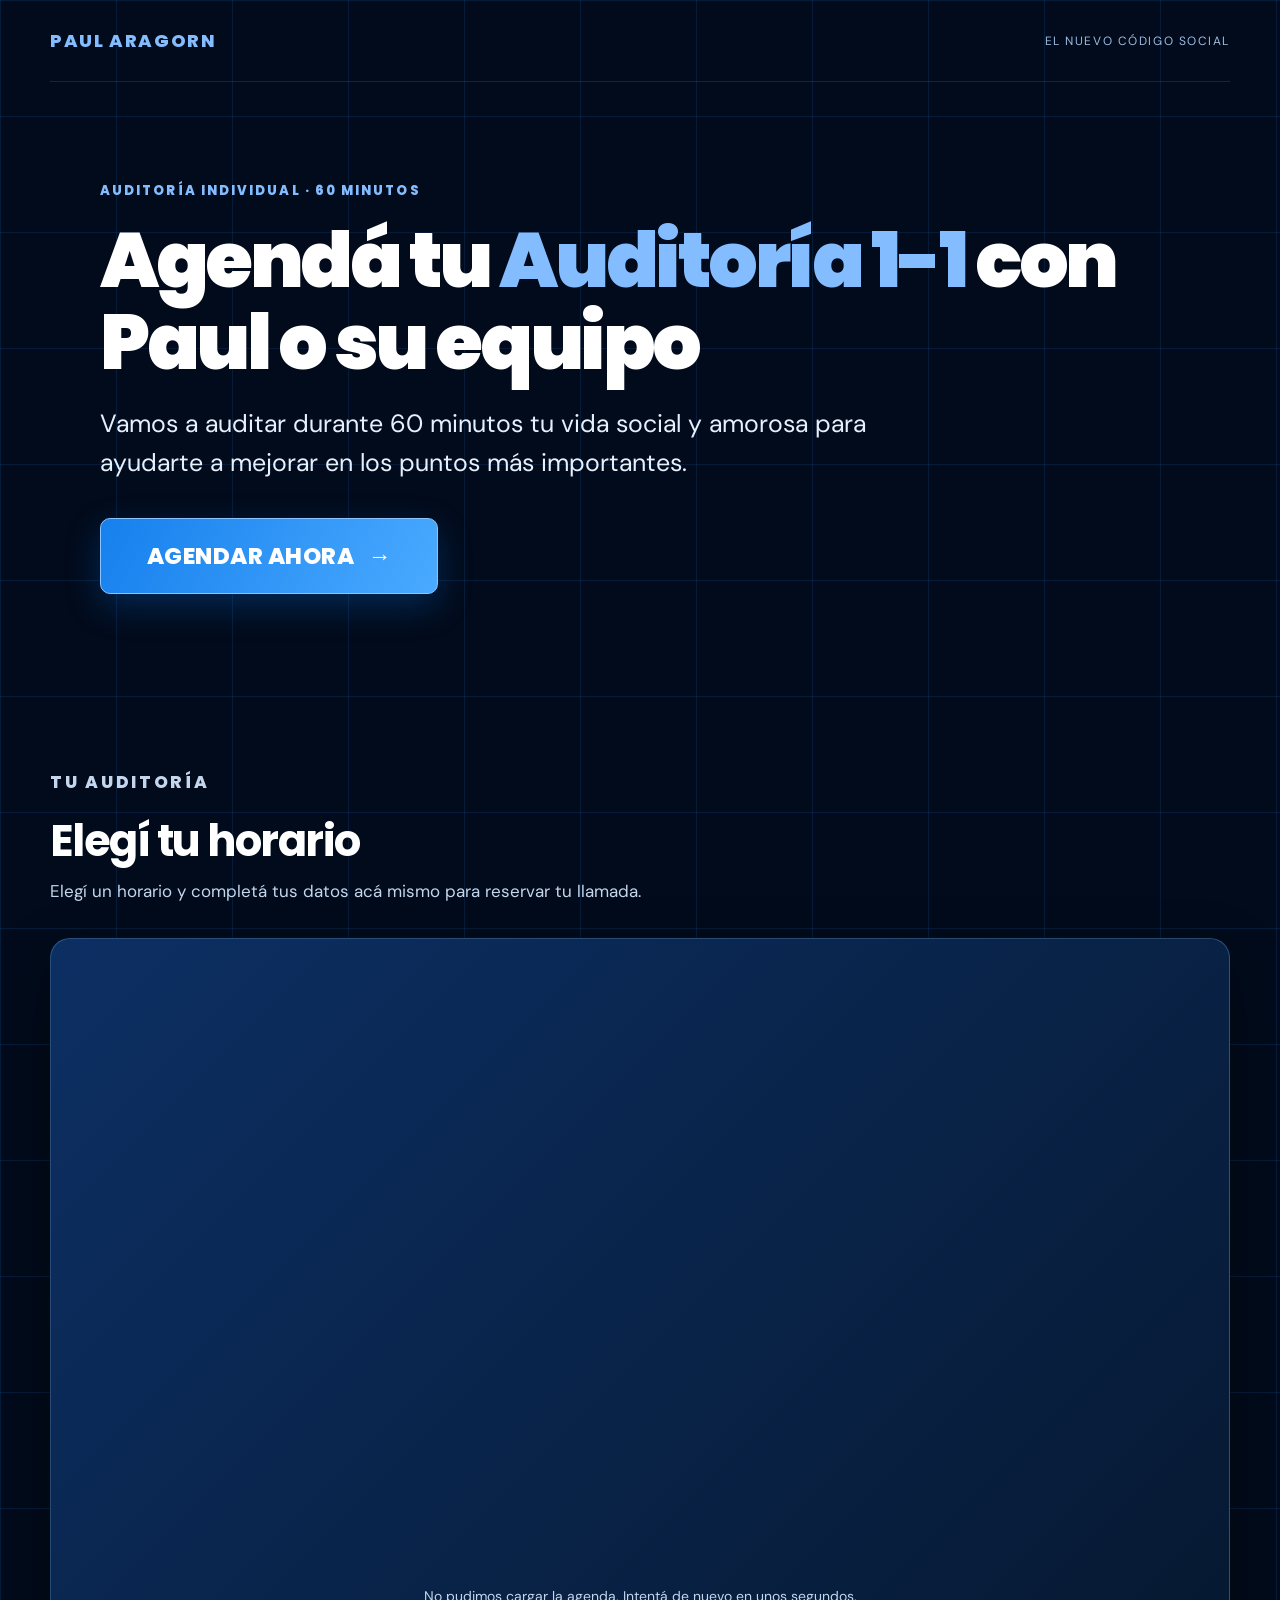
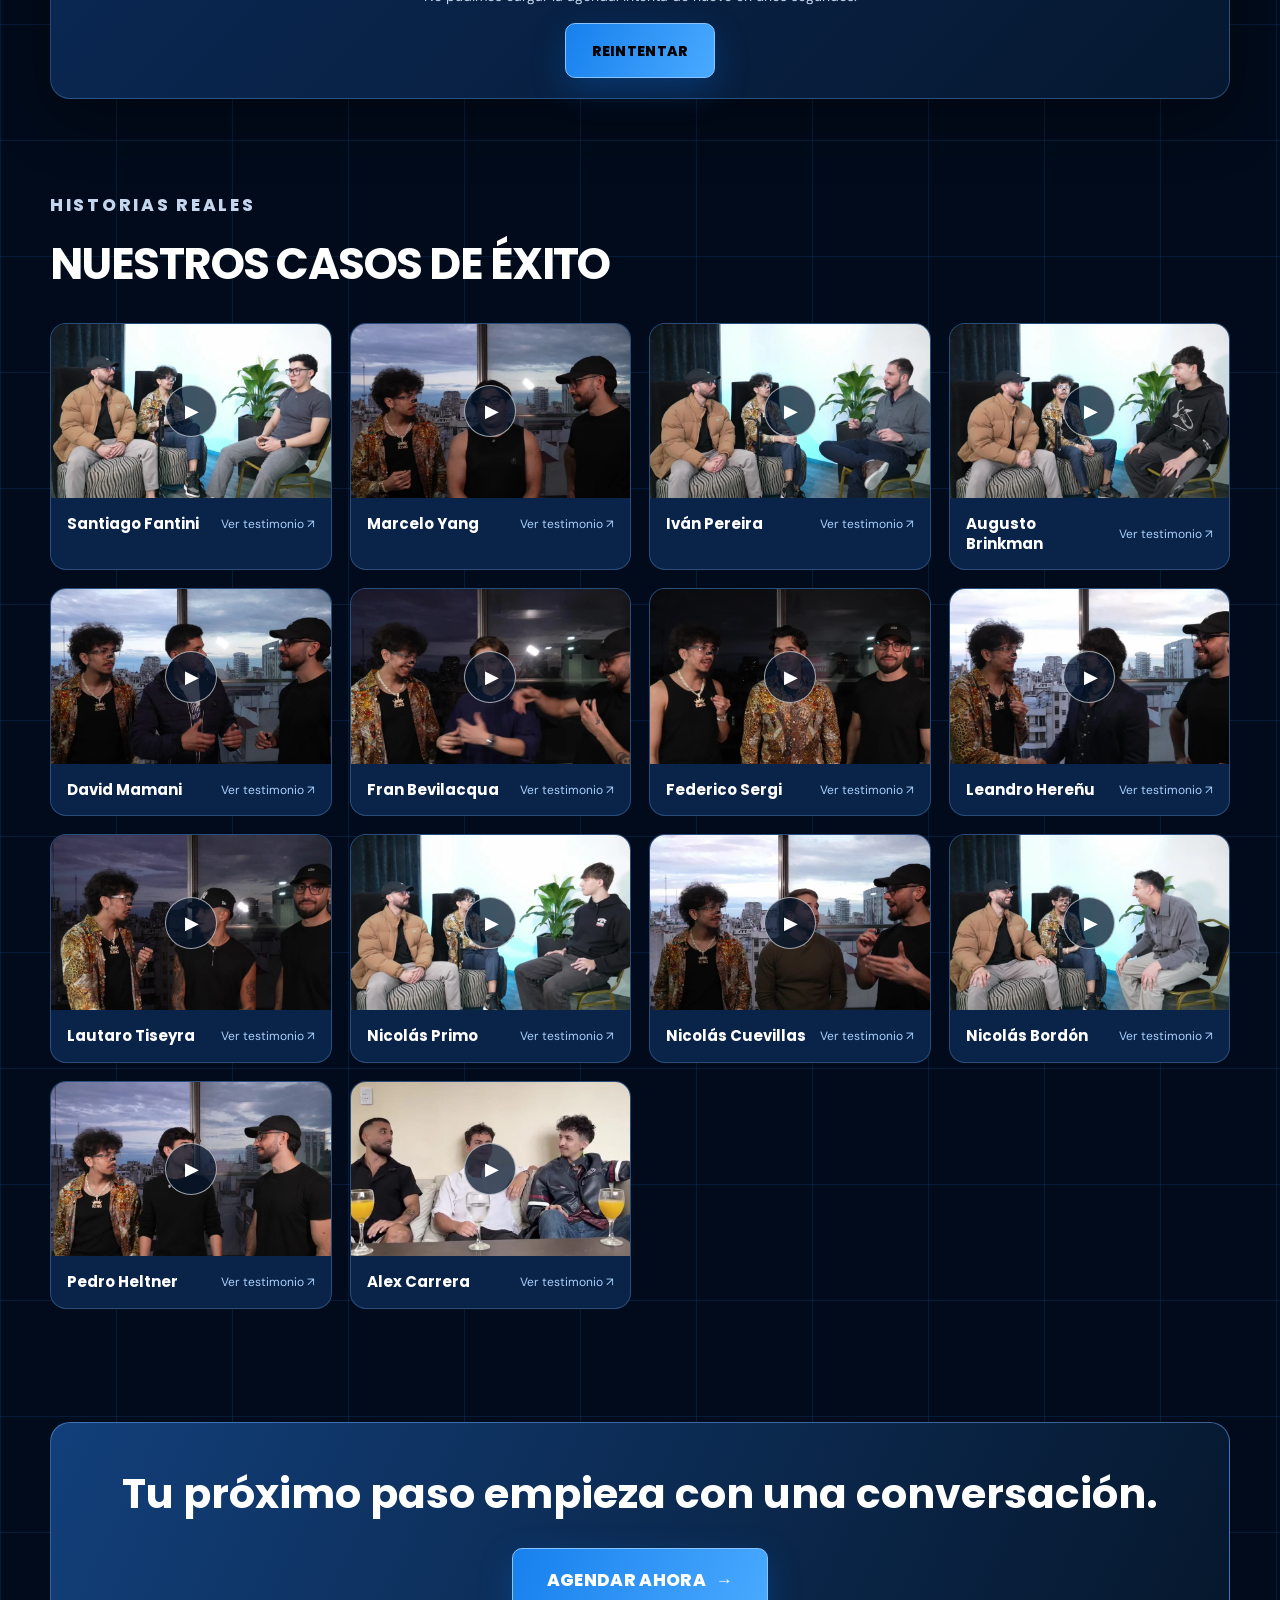
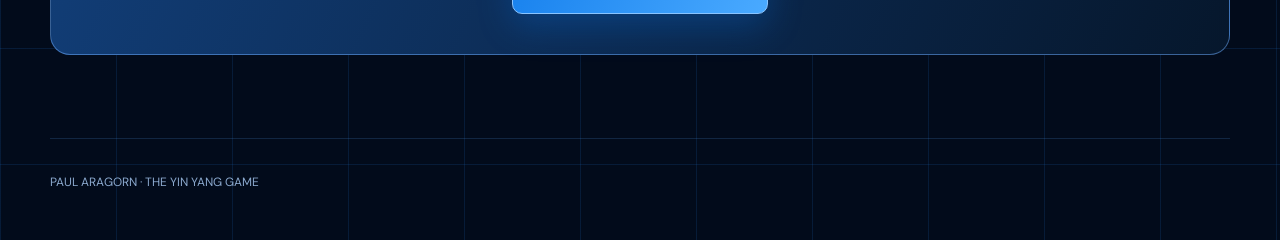
==== commit 039f3bd5: "Embed geo-routed booking calendars in Paul landing" ====
--- a/index.html
+++ b/index.html
@@ -22,15 +22,12 @@
         <div class="section-heading">
           <p class="eyebrow">Tu auditoría</p>
           <h2 id="agenda-titulo">Elegí tu horario</h2>
-          <p>Los horarios disponibles se muestran al abrir la agenda. Si encontrás uno que te sirve, reservalo: puede dejar de estar libre mientras esperás.</p>
+          <p>Elegí un horario y completá tus datos acá mismo para reservar tu llamada.</p>
         </div>
-        <div class="card booking booking-direct">
-          <div>
-            <p class="eyebrow">Reservá tu llamada</p>
-            <h2>Encontrá el horario que mejor te quede</h2>
-            <p>Completá tus datos para recibir los detalles de la llamada.</p>
-          </div>
-          <a class="button button-large" href="https://app.iclosed.io/e/yinyang/webinar-paul-09-11-2026-llamada-1-1">AGENDAR AHORA <span aria-hidden="true">→</span></a>
+        <div class="card booking booking-embed">
+          <div id="agenda-widget" aria-label="Agenda para reservar tu auditoría"></div>
+          <p id="agenda-estado" class="agenda-estado" role="status">Cargando horarios disponibles…</p>
+          <button id="agenda-reintentar" class="button agenda-reintentar" type="button" hidden>REINTENTAR</button>
         </div>
       </section>
 
@@ -63,5 +60,6 @@
     </main>
     <footer class="footer shell">PAUL ARAGORN · THE YIN YANG GAME</footer>
   </div>
+  <script src="./agenda.js" defer></script>
 </body>
 </html>
--- a/styles.css
+++ b/styles.css
@@ -103,3 +103,9 @@
 @media(max-width:1000px){.cases-grid{grid-template-columns:repeat(3,minmax(0,1fr))}}
 @media(max-width:700px){.cases-grid{grid-template-columns:repeat(2,minmax(0,1fr))}.case-info{display:block}.case-info strong{display:block;margin-bottom:5px}}
 @media(max-width:520px){.hero{padding:62px 0}.button-giant,.button-large{width:100%;padding:16px 20px}.confirmation{padding:70px 0 90px}.confirmation h1{font-size:clamp(36px,10vw,50px)}.cases-grid{gap:11px}.case-info{padding:11px}.case-info strong{font-size:13px}.case-info>span{font-size:11px}.case-play{width:42px;height:42px}}
+.booking-embed{min-height:680px;padding:20px}
+#agenda-widget{width:100%;min-height:620px}
+.agenda-estado{margin:8px 0 0;text-align:center;font-size:14px}
+.agenda-reintentar{display:block;margin:18px auto 0}
+.agenda-reintentar[hidden]{display:none}
+@media(max-width:520px){.booking-embed{padding:10px;min-height:660px}}
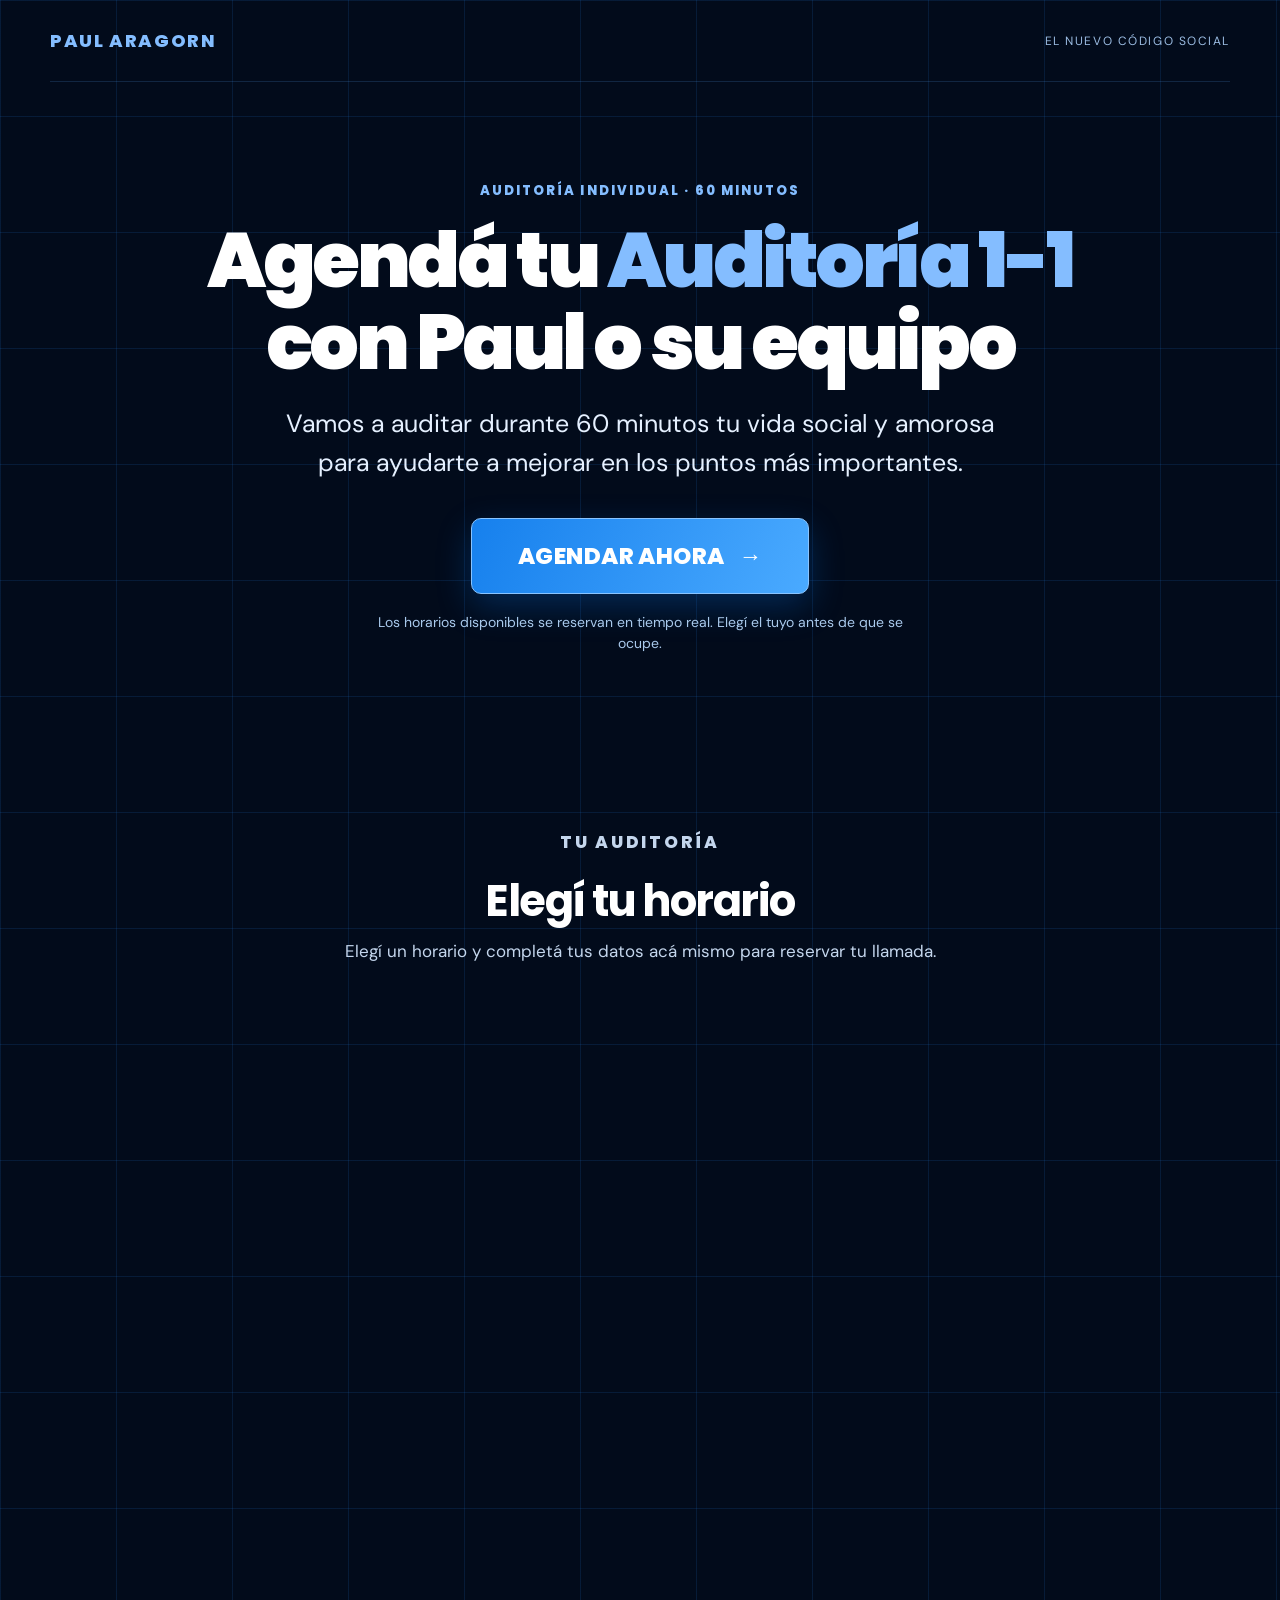
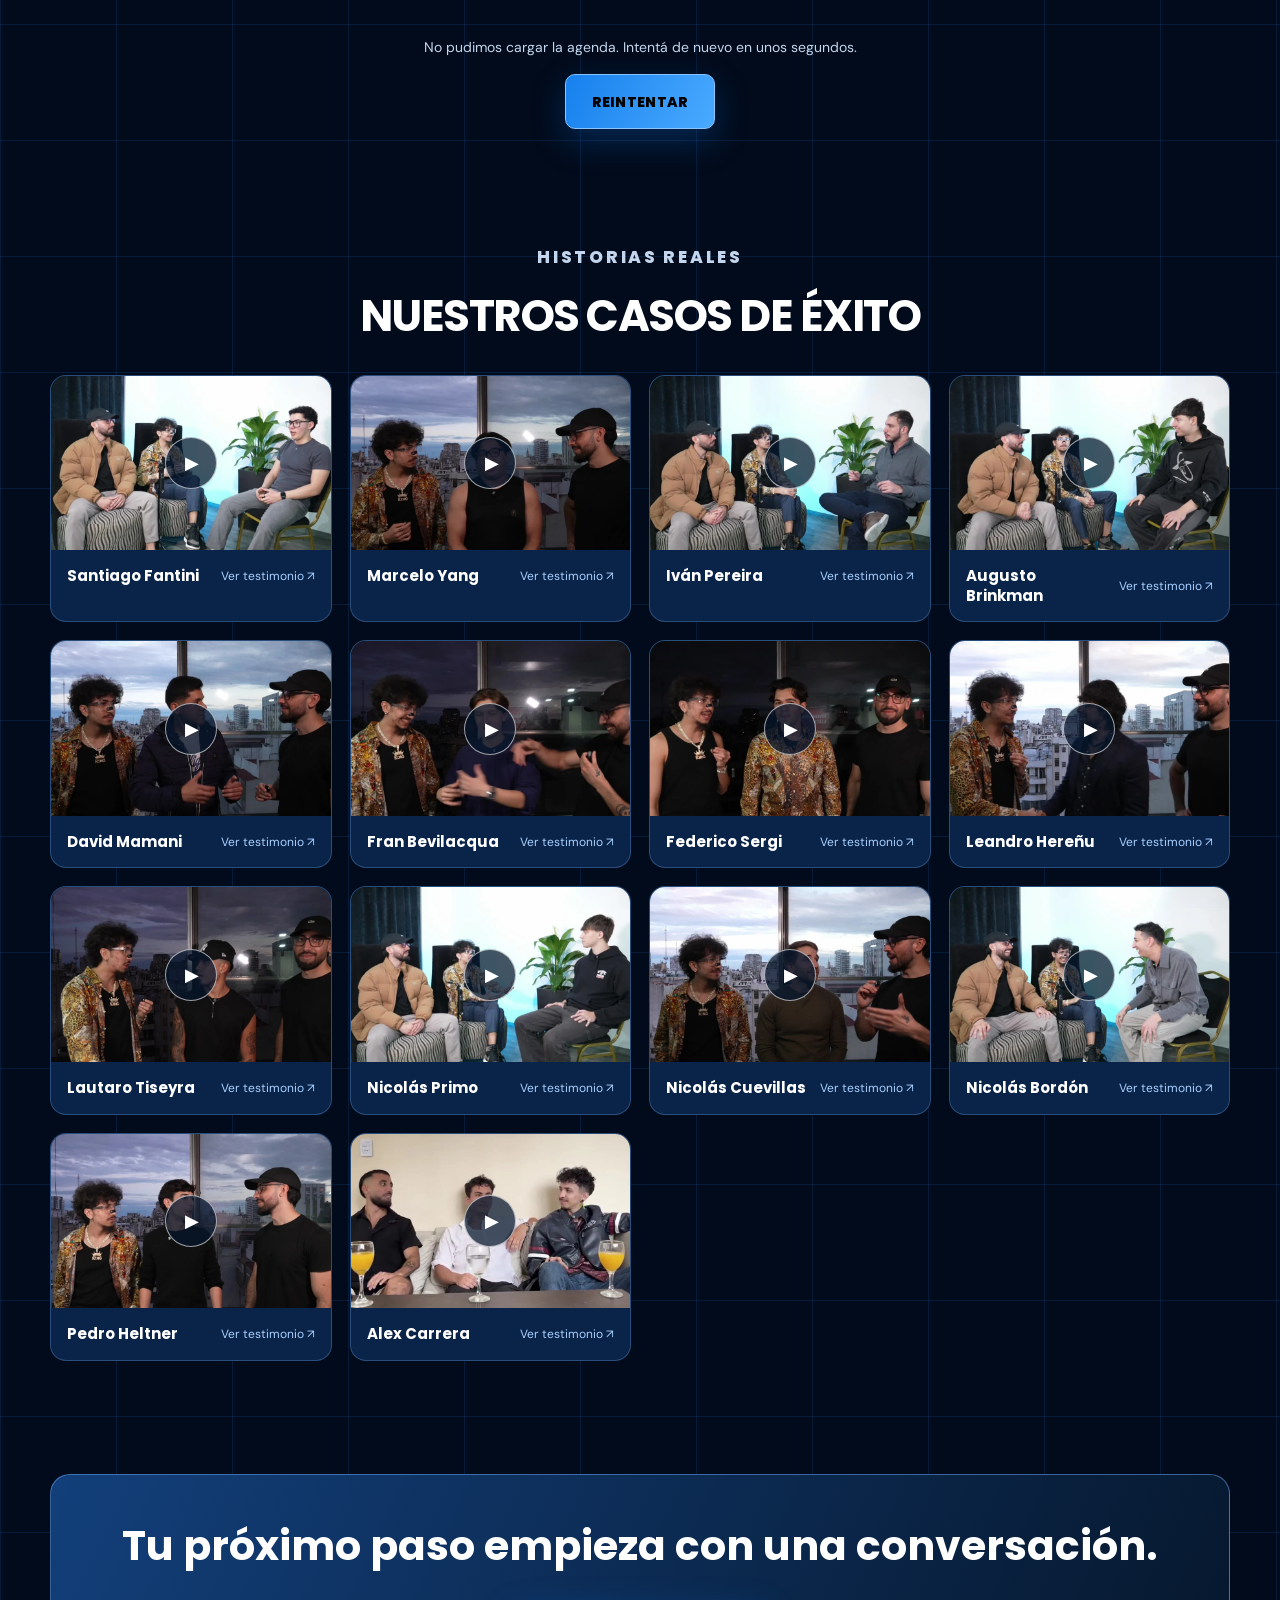
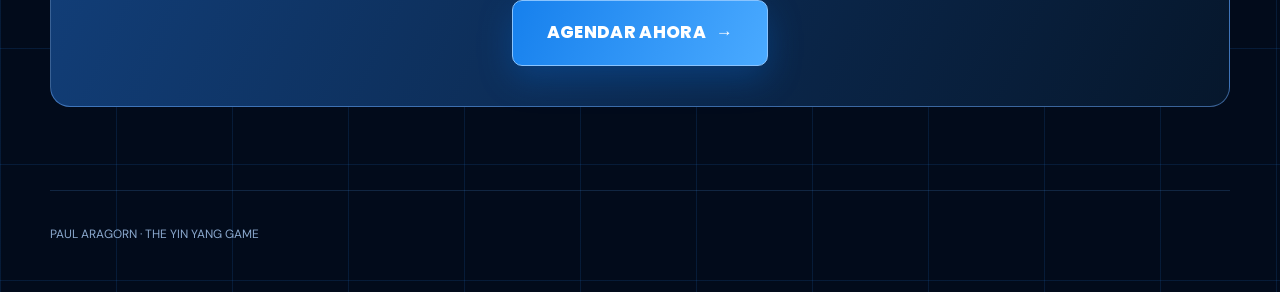
==== commit 0276018c: "Center Paul audit landing and booking section" ====
--- a/index.html
+++ b/index.html
@@ -5,7 +5,7 @@
   <meta name="viewport" content="width=device-width, initial-scale=1">
   <title>Agendá tu Auditoría 1-1 | Paul Aragorn</title>
   <meta name="description" content="Agendá una auditoría de 60 minutos sobre tu vida social y amorosa con Paul Aragorn o su equipo.">
-  <link rel="stylesheet" href="./styles.css">
+  <link rel="stylesheet" href="./styles.css?v=20261029-3">
 </head>
 <body>
   <div class="page grid">
@@ -16,6 +16,7 @@
         <h1 id="titulo">Agendá tu <span class="accent">Auditoría 1-1</span> con Paul o su equipo</h1>
         <p class="lead">Vamos a auditar durante 60 minutos tu vida social y amorosa para ayudarte a mejorar en los puntos más importantes.</p>
         <a class="button button-giant" href="#agenda">AGENDAR AHORA <span aria-hidden="true">→</span></a>
+        <p class="hero-note">Los horarios disponibles se reservan en tiempo real. Elegí el tuyo antes de que se ocupe.</p>
       </section>
 
       <section class="section shell" id="agenda" aria-labelledby="agenda-titulo">
--- a/styles.css
+++ b/styles.css
@@ -109,3 +109,21 @@
 .agenda-reintentar{display:block;margin:18px auto 0}
 .agenda-reintentar[hidden]{display:none}
 @media(max-width:520px){.booking-embed{padding:10px;min-height:660px}}
+.confirmation-title-line{display:block}
+.confirmation-title-line+.confirmation-title-line{margin-top:.22em}
+.button-whatsapp{background:#25d366;border-color:#25d366;color:#fff;box-shadow:0 12px 34px #128c4055;gap:12px}
+.button-whatsapp:hover{background:#20bd5a;border-color:#20bd5a}
+.whatsapp-icon{width:26px;height:26px;flex:none}
+
+/* Agenda: texto y calendario centrados en todos los anchos. */
+.hero{text-align:center;margin-inline:auto}
+.hero h1,.hero .lead{margin-left:auto;margin-right:auto}
+.hero h1{max-width:980px}
+.hero .lead{max-width:760px}
+.hero-note{max-width:550px;margin:18px auto 0;color:#a9c9ec;font-size:14px;line-height:1.5}
+.section-heading{text-align:center;margin-left:auto;margin-right:auto}
+.booking-embed{width:min(100%,520px);margin-inline:auto;min-height:650px;padding:12px;border:0;background:transparent;box-shadow:none}
+#agenda-widget{min-height:620px}
+.booking-embed .iclosed-widget{margin-inline:auto}
+.cases-section{padding-top:20px}
+@media(max-width:520px){.hero{padding:58px 0 68px}.hero h1{font-size:clamp(40px,10vw,54px)}.hero .lead{font-size:18px}.booking-embed{padding:0;min-height:630px}.hero-note{font-size:13px}}
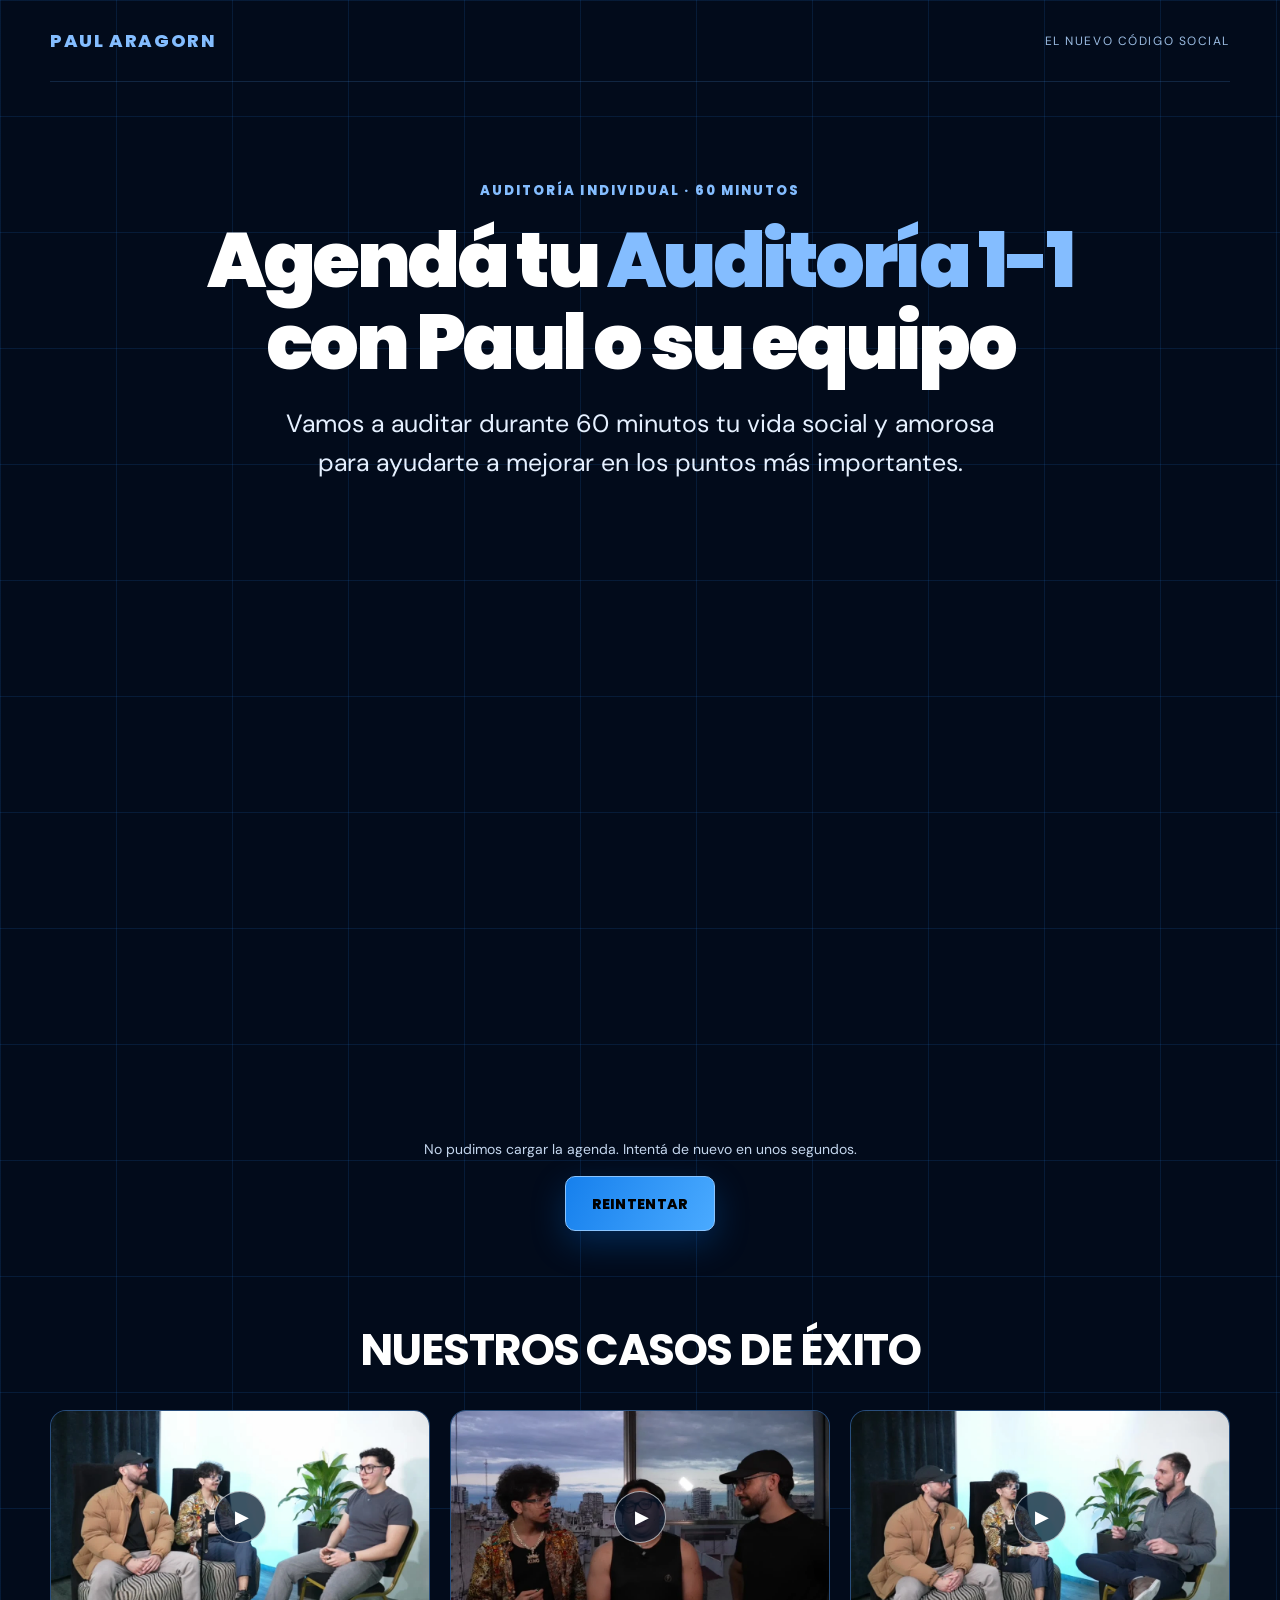
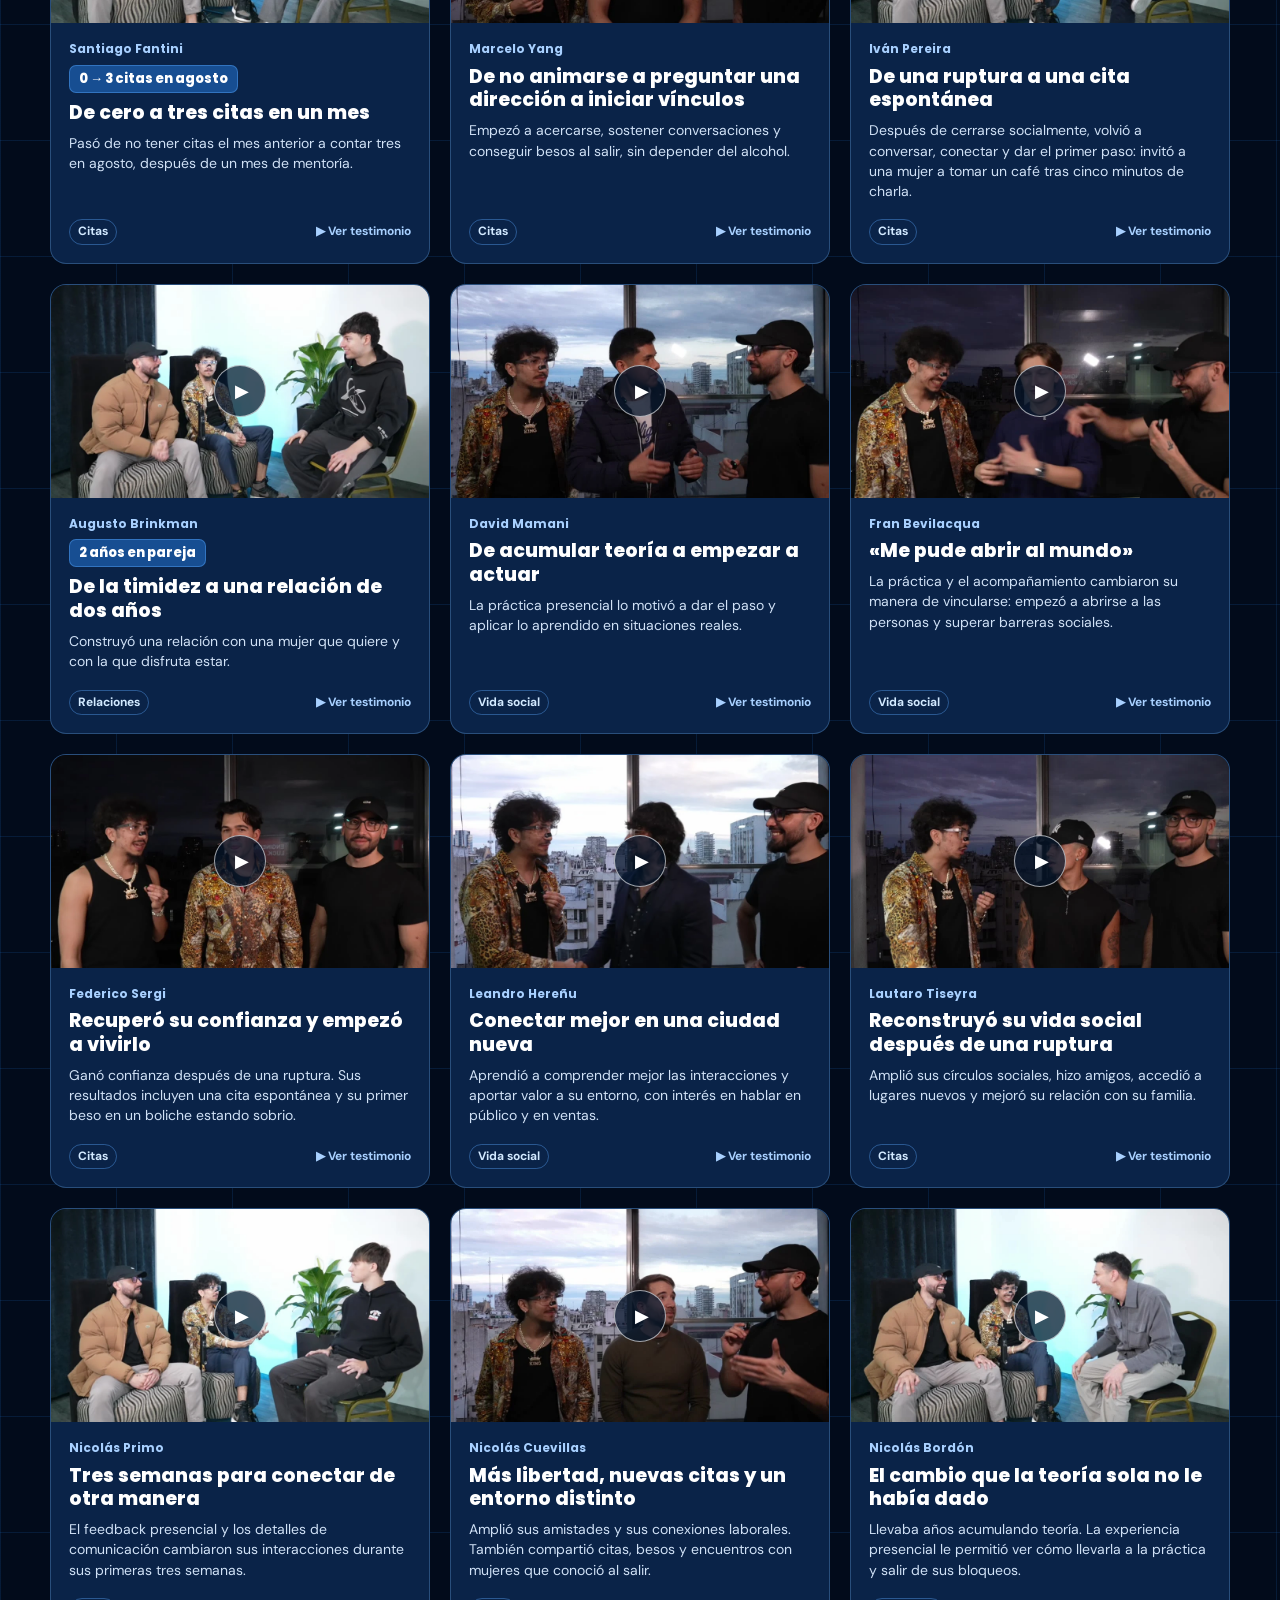
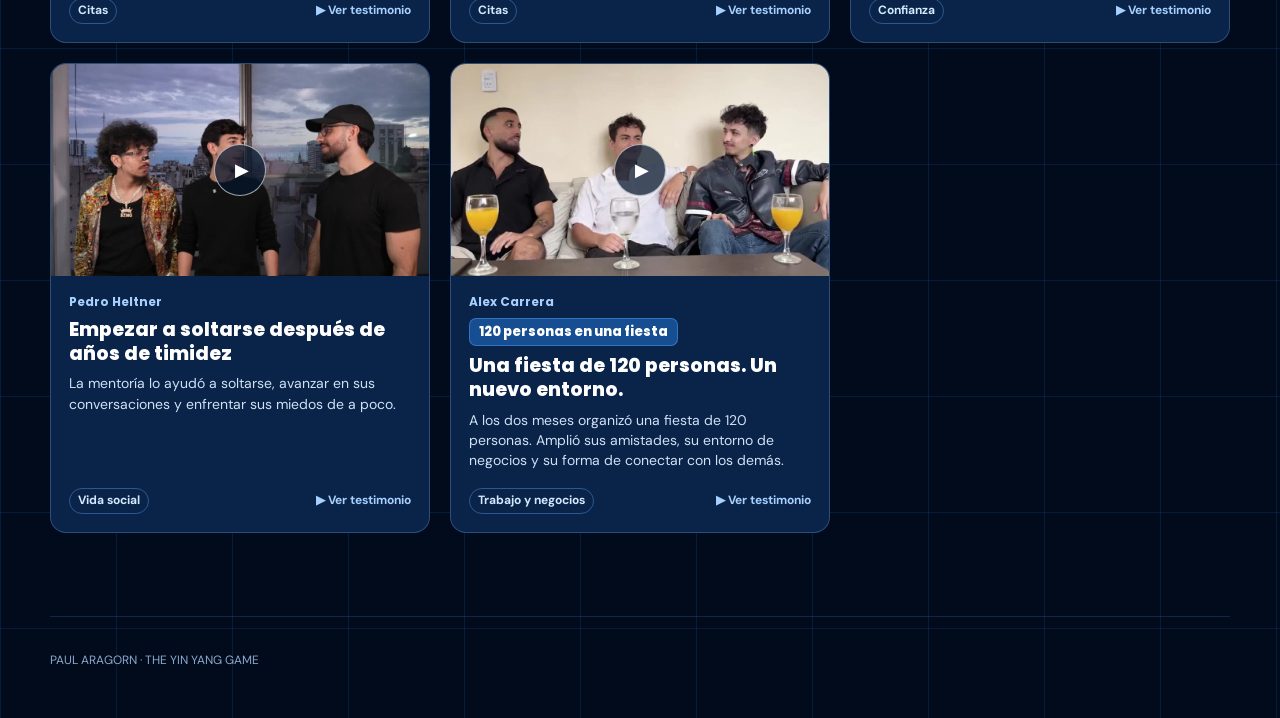
==== commit b9d1fb91: "Simplify booking layout and match testimonial results" ====
--- a/index.html
+++ b/index.html
@@ -5,7 +5,7 @@
   <meta name="viewport" content="width=device-width, initial-scale=1">
   <title>Agendá tu Auditoría 1-1 | Paul Aragorn</title>
   <meta name="description" content="Agendá una auditoría de 60 minutos sobre tu vida social y amorosa con Paul Aragorn o su equipo.">
-  <link rel="stylesheet" href="./styles.css?v=20261029-3">
+  <link rel="stylesheet" href="./styles.css?v=20261029-6">
 </head>
 <body>
   <div class="page grid">
@@ -15,16 +15,9 @@
         <p class="eyebrow">Auditoría individual · 60 minutos</p>
         <h1 id="titulo">Agendá tu <span class="accent">Auditoría 1-1</span> con Paul o su equipo</h1>
         <p class="lead">Vamos a auditar durante 60 minutos tu vida social y amorosa para ayudarte a mejorar en los puntos más importantes.</p>
-        <a class="button button-giant" href="#agenda">AGENDAR AHORA <span aria-hidden="true">→</span></a>
-        <p class="hero-note">Los horarios disponibles se reservan en tiempo real. Elegí el tuyo antes de que se ocupe.</p>
       </section>
 
-      <section class="section shell" id="agenda" aria-labelledby="agenda-titulo">
-        <div class="section-heading">
-          <p class="eyebrow">Tu auditoría</p>
-          <h2 id="agenda-titulo">Elegí tu horario</h2>
-          <p>Elegí un horario y completá tus datos acá mismo para reservar tu llamada.</p>
-        </div>
+      <section class="section shell" id="agenda" aria-label="Agenda para reservar tu auditoría">
         <div class="card booking booking-embed">
           <div id="agenda-widget" aria-label="Agenda para reservar tu auditoría"></div>
           <p id="agenda-estado" class="agenda-estado" role="status">Cargando horarios disponibles…</p>
@@ -33,34 +26,37 @@
       </section>
 
       <section class="section shell cases-section" aria-labelledby="casos-titulo">
-        <div class="section-heading"><p class="eyebrow">Historias reales</p><h2 id="casos-titulo">NUESTROS CASOS DE ÉXITO</h2></div>
+        <div class="section-heading"><h2 id="casos-titulo">NUESTROS CASOS DE ÉXITO</h2></div>
         <div class="cases-grid">
-          <a class="case-card" href="https://assets.cdn.filesafe.space/yW5oWGu1V2NnrRlm9ir7/media/6ace9a8aa93224e58d163c82.mp4" target="_blank" rel="noopener noreferrer" aria-label="Ver testimonio de Santiago Fantini"><span class="case-image"><img src="./assets/testimonios/santiago-fantini.webp" alt="" loading="eager"><span class="case-play" aria-hidden="true">▶</span></span><span class="case-info"><strong>Santiago Fantini</strong><span>Ver testimonio <span aria-hidden="true">↗</span></span></span></a>
-          <a class="case-card" href="https://assets.cdn.filesafe.space/yW5oWGu1V2NnrRlm9ir7/media/6ace9b37ed5644a05f00d1d6.mp4" target="_blank" rel="noopener noreferrer" aria-label="Ver testimonio de Marcelo Yang"><span class="case-image"><img src="./assets/testimonios/marcelo-yang.webp" alt="" loading="eager"><span class="case-play" aria-hidden="true">▶</span></span><span class="case-info"><strong>Marcelo Yang</strong><span>Ver testimonio <span aria-hidden="true">↗</span></span></span></a>
-          <a class="case-card" href="https://assets.cdn.filesafe.space/yW5oWGu1V2NnrRlm9ir7/media/6ace968f412f76b526b32ab7.mp4" target="_blank" rel="noopener noreferrer" aria-label="Ver testimonio de Iván Pereira"><span class="case-image"><img src="./assets/testimonios/ivan-pereira.webp" alt="" loading="eager"><span class="case-play" aria-hidden="true">▶</span></span><span class="case-info"><strong>Iván Pereira</strong><span>Ver testimonio <span aria-hidden="true">↗</span></span></span></a>
-          <a class="case-card" href="https://assets.cdn.filesafe.space/yW5oWGu1V2NnrRlm9ir7/media/6ace9a6f3cdaab44656f1672.mp4" target="_blank" rel="noopener noreferrer" aria-label="Ver testimonio de Augusto Brinkman"><span class="case-image"><img src="./assets/testimonios/augusto-brinkman.webp" alt="" loading="eager"><span class="case-play" aria-hidden="true">▶</span></span><span class="case-info"><strong>Augusto Brinkman</strong><span>Ver testimonio <span aria-hidden="true">↗</span></span></span></a>
-          <a class="case-card" href="https://assets.cdn.filesafe.space/yW5oWGu1V2NnrRlm9ir7/media/6ace9a6f3cdaab44656f168a.mp4" target="_blank" rel="noopener noreferrer" aria-label="Ver testimonio de David Mamani"><span class="case-image"><img src="./assets/testimonios/david-mamani.webp" alt="" loading="eager"><span class="case-play" aria-hidden="true">▶</span></span><span class="case-info"><strong>David Mamani</strong><span>Ver testimonio <span aria-hidden="true">↗</span></span></span></a>
-          <a class="case-card" href="https://assets.cdn.filesafe.space/yW5oWGu1V2NnrRlm9ir7/media/6ace968fa93224e58d15cff9.mp4" target="_blank" rel="noopener noreferrer" aria-label="Ver testimonio de Fran Bevilacqua"><span class="case-image"><img src="./assets/testimonios/fran-bevilacqua.webp" alt="" loading="eager"><span class="case-play" aria-hidden="true">▶</span></span><span class="case-info"><strong>Fran Bevilacqua</strong><span>Ver testimonio <span aria-hidden="true">↗</span></span></span></a>
-          <a class="case-card" href="https://assets.cdn.filesafe.space/yW5oWGu1V2NnrRlm9ir7/media/6ace9cd6a93224e58d168078.mp4" target="_blank" rel="noopener noreferrer" aria-label="Ver testimonio de Federico Sergi"><span class="case-image"><img src="./assets/testimonios/federico-sergi.webp" alt="" loading="eager"><span class="case-play" aria-hidden="true">▶</span></span><span class="case-info"><strong>Federico Sergi</strong><span>Ver testimonio <span aria-hidden="true">↗</span></span></span></a>
-          <a class="case-card" href="https://assets.cdn.filesafe.space/yW5oWGu1V2NnrRlm9ir7/media/6ace968fa7201e602b5fd74f.mp4" target="_blank" rel="noopener noreferrer" aria-label="Ver testimonio de Leandro Hereñu"><span class="case-image"><img src="./assets/testimonios/leandro-herenu.webp" alt="" loading="eager"><span class="case-play" aria-hidden="true">▶</span></span><span class="case-info"><strong>Leandro Hereñu</strong><span>Ver testimonio <span aria-hidden="true">↗</span></span></span></a>
-          <a class="case-card" href="https://assets.cdn.filesafe.space/yW5oWGu1V2NnrRlm9ir7/media/6ace968f883b04e61936cfe9.mp4" target="_blank" rel="noopener noreferrer" aria-label="Ver testimonio de Lautaro Tiseyra"><span class="case-image"><img src="./assets/testimonios/lautaro-tiseyra.webp" alt="" loading="eager"><span class="case-play" aria-hidden="true">▶</span></span><span class="case-info"><strong>Lautaro Tiseyra</strong><span>Ver testimonio <span aria-hidden="true">↗</span></span></span></a>
-          <a class="case-card" href="https://assets.cdn.filesafe.space/yW5oWGu1V2NnrRlm9ir7/media/6ace9a8a04c496731f5dbdda.mp4" target="_blank" rel="noopener noreferrer" aria-label="Ver testimonio de Nicolás Primo"><span class="case-image"><img src="./assets/testimonios/nicolas-primo.webp" alt="" loading="eager"><span class="case-play" aria-hidden="true">▶</span></span><span class="case-info"><strong>Nicolás Primo</strong><span>Ver testimonio <span aria-hidden="true">↗</span></span></span></a>
-          <a class="case-card" href="https://assets.cdn.filesafe.space/yW5oWGu1V2NnrRlm9ir7/media/6ace9a8a883b04e619374049.mp4" target="_blank" rel="noopener noreferrer" aria-label="Ver testimonio de Nicolás Cuevillas"><span class="case-image"><img src="./assets/testimonios/nicolas-cuevillas.webp" alt="" loading="eager"><span class="case-play" aria-hidden="true">▶</span></span><span class="case-info"><strong>Nicolás Cuevillas</strong><span>Ver testimonio <span aria-hidden="true">↗</span></span></span></a>
-          <a class="case-card" href="https://assets.cdn.filesafe.space/yW5oWGu1V2NnrRlm9ir7/media/6ace9b37ed5644a05f00d1d2.mp4" target="_blank" rel="noopener noreferrer" aria-label="Ver testimonio de Nicolás Bordón"><span class="case-image"><img src="./assets/testimonios/nicolas-bordon.webp" alt="" loading="eager"><span class="case-play" aria-hidden="true">▶</span></span><span class="case-info"><strong>Nicolás Bordón</strong><span>Ver testimonio <span aria-hidden="true">↗</span></span></span></a>
-          <a class="case-card" href="https://assets.cdn.filesafe.space/yW5oWGu1V2NnrRlm9ir7/media/6ace9a8bbeb75e26e5b90f41.mp4" target="_blank" rel="noopener noreferrer" aria-label="Ver testimonio de Pedro Heltner"><span class="case-image"><img src="./assets/testimonios/pedro-heltner.webp" alt="" loading="eager"><span class="case-play" aria-hidden="true">▶</span></span><span class="case-info"><strong>Pedro Heltner</strong><span>Ver testimonio <span aria-hidden="true">↗</span></span></span></a>
-          <a class="case-card" href="https://www.youtube.com/watch?v=64qv7ZtJGdQ" target="_blank" rel="noopener noreferrer" aria-label="Ver testimonio de Alex Carrera"><span class="case-image"><img src="./assets/testimonios/alex-carrera.webp" alt="" loading="eager"><span class="case-play" aria-hidden="true">▶</span></span><span class="case-info"><strong>Alex Carrera</strong><span>Ver testimonio <span aria-hidden="true">↗</span></span></span></a>
+          <a class="case-card" href="https://assets.cdn.filesafe.space/yW5oWGu1V2NnrRlm9ir7/media/6ace9a8aa93224e58d163c82.mp4" aria-label="Ver testimonio de Santiago Fantini"><span class="case-image"><img src="./assets/testimonios/santiago-fantini.webp" alt="" loading="eager"><span class="case-play" aria-hidden="true">▶</span></span><span class="case-info"><span class="case-name">Santiago Fantini</span><span class="case-metric">0 → 3 citas en agosto</span><strong class="case-headline">De cero a tres citas en un mes</strong><span class="case-summary">Pasó de no tener citas el mes anterior a contar tres en agosto, después de un mes de mentoría.</span><span class="case-footer"><span class="case-tag">Citas</span><span>▶ Ver testimonio</span></span></span></a>
+          <a class="case-card" href="https://assets.cdn.filesafe.space/yW5oWGu1V2NnrRlm9ir7/media/6ace9b37ed5644a05f00d1d6.mp4" aria-label="Ver testimonio de Marcelo Yang"><span class="case-image"><img src="./assets/testimonios/marcelo-yang.webp" alt="" loading="eager"><span class="case-play" aria-hidden="true">▶</span></span><span class="case-info"><span class="case-name">Marcelo Yang</span><strong class="case-headline">De no animarse a preguntar una dirección a iniciar vínculos</strong><span class="case-summary">Empezó a acercarse, sostener conversaciones y conseguir besos al salir, sin depender del alcohol.</span><span class="case-footer"><span class="case-tag">Citas</span><span>▶ Ver testimonio</span></span></span></a>
+          <a class="case-card" href="https://assets.cdn.filesafe.space/yW5oWGu1V2NnrRlm9ir7/media/6ace968f412f76b526b32ab7.mp4" aria-label="Ver testimonio de Iván Pereira"><span class="case-image"><img src="./assets/testimonios/ivan-pereira.webp" alt="" loading="eager"><span class="case-play" aria-hidden="true">▶</span></span><span class="case-info"><span class="case-name">Iván Pereira</span><strong class="case-headline">De una ruptura a una cita espontánea</strong><span class="case-summary">Después de cerrarse socialmente, volvió a conversar, conectar y dar el primer paso: invitó a una mujer a tomar un café tras cinco minutos de charla.</span><span class="case-footer"><span class="case-tag">Citas</span><span>▶ Ver testimonio</span></span></span></a>
+          <a class="case-card" href="https://assets.cdn.filesafe.space/yW5oWGu1V2NnrRlm9ir7/media/6ace9a6f3cdaab44656f1672.mp4" aria-label="Ver testimonio de Augusto Brinkman"><span class="case-image"><img src="./assets/testimonios/augusto-brinkman.webp" alt="" loading="eager"><span class="case-play" aria-hidden="true">▶</span></span><span class="case-info"><span class="case-name">Augusto Brinkman</span><span class="case-metric">2 años en pareja</span><strong class="case-headline">De la timidez a una relación de dos años</strong><span class="case-summary">Construyó una relación con una mujer que quiere y con la que disfruta estar.</span><span class="case-footer"><span class="case-tag">Relaciones</span><span>▶ Ver testimonio</span></span></span></a>
+          <a class="case-card" href="https://assets.cdn.filesafe.space/yW5oWGu1V2NnrRlm9ir7/media/6ace9a6f3cdaab44656f168a.mp4" aria-label="Ver testimonio de David Mamani"><span class="case-image"><img src="./assets/testimonios/david-mamani.webp" alt="" loading="eager"><span class="case-play" aria-hidden="true">▶</span></span><span class="case-info"><span class="case-name">David Mamani</span><strong class="case-headline">De acumular teoría a empezar a actuar</strong><span class="case-summary">La práctica presencial lo motivó a dar el paso y aplicar lo aprendido en situaciones reales.</span><span class="case-footer"><span class="case-tag">Vida social</span><span>▶ Ver testimonio</span></span></span></a>
+          <a class="case-card" href="https://assets.cdn.filesafe.space/yW5oWGu1V2NnrRlm9ir7/media/6ace968fa93224e58d15cff9.mp4" aria-label="Ver testimonio de Fran Bevilacqua"><span class="case-image"><img src="./assets/testimonios/fran-bevilacqua.webp" alt="" loading="eager"><span class="case-play" aria-hidden="true">▶</span></span><span class="case-info"><span class="case-name">Fran Bevilacqua</span><strong class="case-headline">«Me pude abrir al mundo»</strong><span class="case-summary">La práctica y el acompañamiento cambiaron su manera de vincularse: empezó a abrirse a las personas y superar barreras sociales.</span><span class="case-footer"><span class="case-tag">Vida social</span><span>▶ Ver testimonio</span></span></span></a>
+          <a class="case-card" href="https://assets.cdn.filesafe.space/yW5oWGu1V2NnrRlm9ir7/media/6ace9cd6a93224e58d168078.mp4" aria-label="Ver testimonio de Federico Sergi"><span class="case-image"><img src="./assets/testimonios/federico-sergi.webp" alt="" loading="eager"><span class="case-play" aria-hidden="true">▶</span></span><span class="case-info"><span class="case-name">Federico Sergi</span><strong class="case-headline">Recuperó su confianza y empezó a vivirlo</strong><span class="case-summary">Ganó confianza después de una ruptura. Sus resultados incluyen una cita espontánea y su primer beso en un boliche estando sobrio.</span><span class="case-footer"><span class="case-tag">Citas</span><span>▶ Ver testimonio</span></span></span></a>
+          <a class="case-card" href="https://assets.cdn.filesafe.space/yW5oWGu1V2NnrRlm9ir7/media/6ace968fa7201e602b5fd74f.mp4" aria-label="Ver testimonio de Leandro Hereñu"><span class="case-image"><img src="./assets/testimonios/leandro-herenu.webp" alt="" loading="eager"><span class="case-play" aria-hidden="true">▶</span></span><span class="case-info"><span class="case-name">Leandro Hereñu</span><strong class="case-headline">Conectar mejor en una ciudad nueva</strong><span class="case-summary">Aprendió a comprender mejor las interacciones y aportar valor a su entorno, con interés en hablar en público y en ventas.</span><span class="case-footer"><span class="case-tag">Vida social</span><span>▶ Ver testimonio</span></span></span></a>
+          <a class="case-card" href="https://assets.cdn.filesafe.space/yW5oWGu1V2NnrRlm9ir7/media/6ace968f883b04e61936cfe9.mp4" aria-label="Ver testimonio de Lautaro Tiseyra"><span class="case-image"><img src="./assets/testimonios/lautaro-tiseyra.webp" alt="" loading="eager"><span class="case-play" aria-hidden="true">▶</span></span><span class="case-info"><span class="case-name">Lautaro Tiseyra</span><strong class="case-headline">Reconstruyó su vida social después de una ruptura</strong><span class="case-summary">Amplió sus círculos sociales, hizo amigos, accedió a lugares nuevos y mejoró su relación con su familia.</span><span class="case-footer"><span class="case-tag">Citas</span><span>▶ Ver testimonio</span></span></span></a>
+          <a class="case-card" href="https://assets.cdn.filesafe.space/yW5oWGu1V2NnrRlm9ir7/media/6ace9a8a04c496731f5dbdda.mp4" aria-label="Ver testimonio de Nicolás Primo"><span class="case-image"><img src="./assets/testimonios/nicolas-primo.webp" alt="" loading="eager"><span class="case-play" aria-hidden="true">▶</span></span><span class="case-info"><span class="case-name">Nicolás Primo</span><strong class="case-headline">Tres semanas para conectar de otra manera</strong><span class="case-summary">El feedback presencial y los detalles de comunicación cambiaron sus interacciones durante sus primeras tres semanas.</span><span class="case-footer"><span class="case-tag">Citas</span><span>▶ Ver testimonio</span></span></span></a>
+          <a class="case-card" href="https://assets.cdn.filesafe.space/yW5oWGu1V2NnrRlm9ir7/media/6ace9a8a883b04e619374049.mp4" aria-label="Ver testimonio de Nicolás Cuevillas"><span class="case-image"><img src="./assets/testimonios/nicolas-cuevillas.webp" alt="" loading="eager"><span class="case-play" aria-hidden="true">▶</span></span><span class="case-info"><span class="case-name">Nicolás Cuevillas</span><strong class="case-headline">Más libertad, nuevas citas y un entorno distinto</strong><span class="case-summary">Amplió sus amistades y sus conexiones laborales. También compartió citas, besos y encuentros con mujeres que conoció al salir.</span><span class="case-footer"><span class="case-tag">Citas</span><span>▶ Ver testimonio</span></span></span></a>
+          <a class="case-card" href="https://assets.cdn.filesafe.space/yW5oWGu1V2NnrRlm9ir7/media/6ace9b37ed5644a05f00d1d2.mp4" aria-label="Ver testimonio de Nicolás Bordón"><span class="case-image"><img src="./assets/testimonios/nicolas-bordon.webp" alt="" loading="eager"><span class="case-play" aria-hidden="true">▶</span></span><span class="case-info"><span class="case-name">Nicolás Bordón</span><strong class="case-headline">El cambio que la teoría sola no le había dado</strong><span class="case-summary">Llevaba años acumulando teoría. La experiencia presencial le permitió ver cómo llevarla a la práctica y salir de sus bloqueos.</span><span class="case-footer"><span class="case-tag">Confianza</span><span>▶ Ver testimonio</span></span></span></a>
+          <a class="case-card" href="https://assets.cdn.filesafe.space/yW5oWGu1V2NnrRlm9ir7/media/6ace9a8bbeb75e26e5b90f41.mp4" aria-label="Ver testimonio de Pedro Heltner"><span class="case-image"><img src="./assets/testimonios/pedro-heltner.webp" alt="" loading="eager"><span class="case-play" aria-hidden="true">▶</span></span><span class="case-info"><span class="case-name">Pedro Heltner</span><strong class="case-headline">Empezar a soltarse después de años de timidez</strong><span class="case-summary">La mentoría lo ayudó a soltarse, avanzar en sus conversaciones y enfrentar sus miedos de a poco.</span><span class="case-footer"><span class="case-tag">Vida social</span><span>▶ Ver testimonio</span></span></span></a>
+          <a class="case-card" href="https://www.youtube.com/watch?v=64qv7ZtJGdQ" aria-label="Ver testimonio de Alex Carrera"><span class="case-image"><img src="./assets/testimonios/alex-carrera.webp" alt="" loading="eager"><span class="case-play" aria-hidden="true">▶</span></span><span class="case-info"><span class="case-name">Alex Carrera</span><span class="case-metric">120 personas en una fiesta</span><strong class="case-headline">Una fiesta de 120 personas. Un nuevo entorno.</strong><span class="case-summary">A los dos meses organizó una fiesta de 120 personas. Amplió sus amistades, su entorno de negocios y su forma de conectar con los demás.</span><span class="case-footer"><span class="case-tag">Trabajo y negocios</span><span>▶ Ver testimonio</span></span></span></a>
         </div>
       </section>
 
-      <section class="section shell closing-section">
-        <div class="closing">
-          <h2>Tu próximo paso empieza con una conversación.</h2>
-          <a class="button button-large" href="#agenda">AGENDAR AHORA <span aria-hidden="true">→</span></a>
+      <dialog class="case-modal" id="case-modal" aria-labelledby="case-modal-title">
+        <div class="case-modal-header">
+          <h2 id="case-modal-title"></h2>
+          <button class="case-modal-close" type="button" aria-label="Cerrar testimonio">×</button>
         </div>
-      </section>
+        <div class="case-modal-media" id="case-modal-media"></div>
+      </dialog>
+
     </main>
     <footer class="footer shell">PAUL ARAGORN · THE YIN YANG GAME</footer>
   </div>
-  <script src="./agenda.js" defer></script>
+  <script src="./agenda.js?v=20261029-4" defer></script>
+  <script src="./testimonios.js?v=20261029-1" defer></script>
 </body>
 </html>
--- a/styles.css
+++ b/styles.css
@@ -127,3 +127,33 @@
 .booking-embed .iclosed-widget{margin-inline:auto}
 .cases-section{padding-top:20px}
 @media(max-width:520px){.hero{padding:58px 0 68px}.hero h1{font-size:clamp(40px,10vw,54px)}.hero .lead{font-size:18px}.booking-embed{padding:0;min-height:630px}.hero-note{font-size:13px}}
+
+body.case-modal-open{overflow:hidden}
+.case-modal{width:min(980px,calc(100% - 32px));max-width:none;max-height:calc(100dvh - 32px);padding:0;border:1px solid #6bb3ff;border-radius:18px;background:#06172e;color:#fff;box-shadow:0 30px 100px #000c;overflow:auto}
+.case-modal::backdrop{background:#020916e8;backdrop-filter:blur(8px)}
+.case-modal-header{display:flex;align-items:center;justify-content:space-between;gap:16px;padding:16px 20px;border-bottom:1px solid #5aa9ff55}
+.case-modal-header h2{font-size:clamp(18px,2vw,25px);line-height:1.25;margin:0}
+.case-modal-close{flex:none;display:grid;place-items:center;width:42px;height:42px;border:1px solid #8bc7ff88;border-radius:50%;background:#103b71;color:#fff;font:400 32px/1 Arial,sans-serif;cursor:pointer}
+.case-modal-close:hover,.case-modal-close:focus-visible{background:#216fc3}
+.case-modal-media{display:grid;place-items:center;min-height:280px;background:#000}
+.case-modal-media video,.case-modal-media iframe{display:block;width:100%;max-height:calc(100dvh - 120px);aspect-ratio:16/9;border:0;background:#000}
+.case-modal-media video{object-fit:contain}
+@media(max-width:520px){.case-modal{width:calc(100% - 16px)}.case-modal-header{padding:12px 14px}.case-modal-media{min-height:200px}}
+
+/* El calendario sigue inmediatamente al texto principal. */
+.hero{padding-bottom:0}
+.hero .lead{margin-bottom:0}
+#agenda{padding-top:18px;padding-bottom:70px}
+.cases-section{padding-top:12px}
+.cases-grid{grid-template-columns:repeat(3,minmax(0,1fr));gap:20px}
+.case-card{height:100%;display:flex;flex-direction:column}
+.case-image{aspect-ratio:16/9;flex:none}
+.case-info{display:flex;flex:1;flex-direction:column;align-items:stretch;justify-content:flex-start;gap:8px;padding:18px}
+.case-name{font:700 13px/1.3 'Poppins',sans-serif;color:var(--ice)}
+.case-info .case-metric{align-self:flex-start;color:#fff;background:#174e92;border:1px solid #5aa9ff6b;border-radius:7px;padding:5px 9px;font:800 13px/1.25 'Poppins',sans-serif;white-space:normal}
+.case-info .case-headline{font:800 19px/1.25 'Poppins',sans-serif;color:#fff}
+.case-info .case-summary{font:400 14px/1.45 'DM Sans',sans-serif;color:#d0e1f6;white-space:normal}
+.case-footer{display:flex;justify-content:space-between;align-items:center;gap:8px;margin-top:auto;padding-top:10px;font:700 12px/1.3 'DM Sans',sans-serif;color:#b8d9ff;white-space:normal}
+.case-info .case-tag{padding:4px 8px;border:1px solid #5aa9ff66;border-radius:20px;white-space:normal;color:#d2e9ff}
+@media(max-width:900px){.cases-grid{grid-template-columns:repeat(2,minmax(0,1fr))}}
+@media(max-width:600px){.hero{padding-bottom:0}.cases-grid{grid-template-columns:1fr}.case-info{padding:16px}.case-info .case-headline{font-size:18px}#agenda{padding-top:14px;padding-bottom:56px}}
